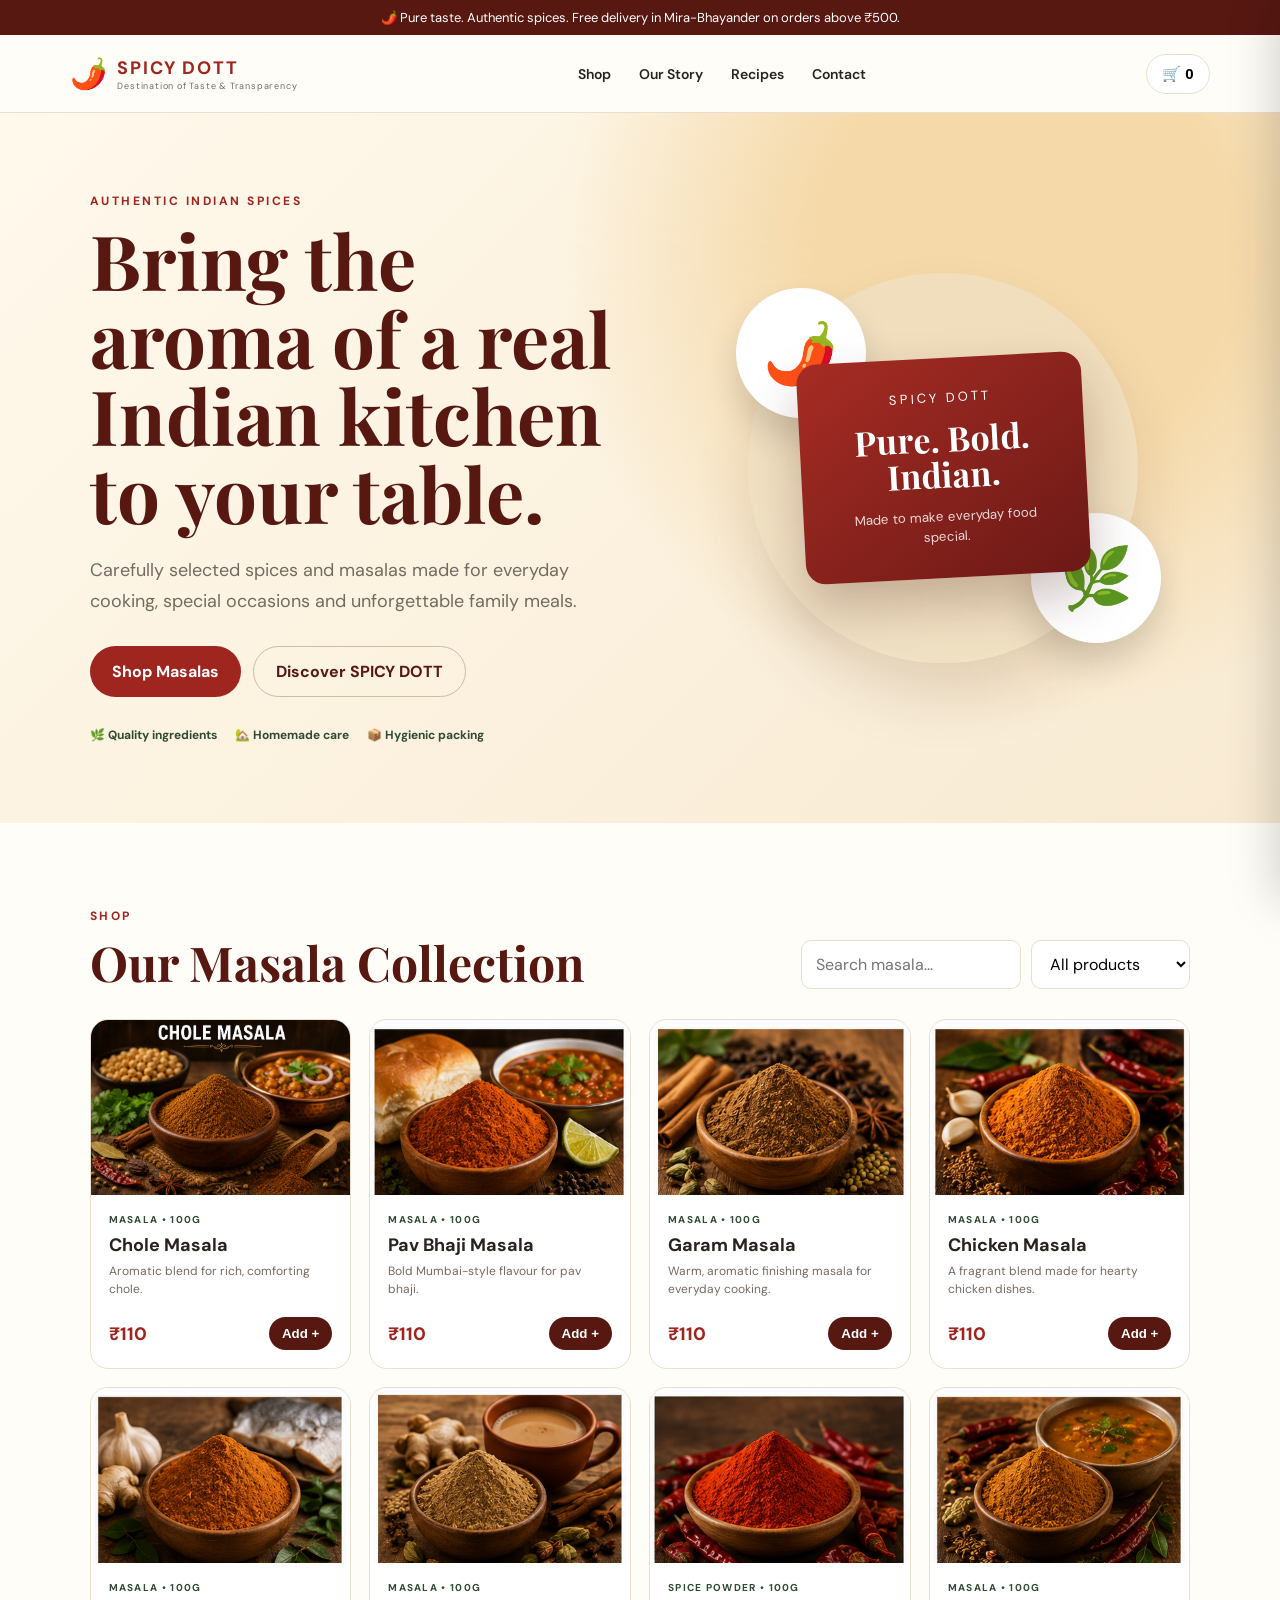
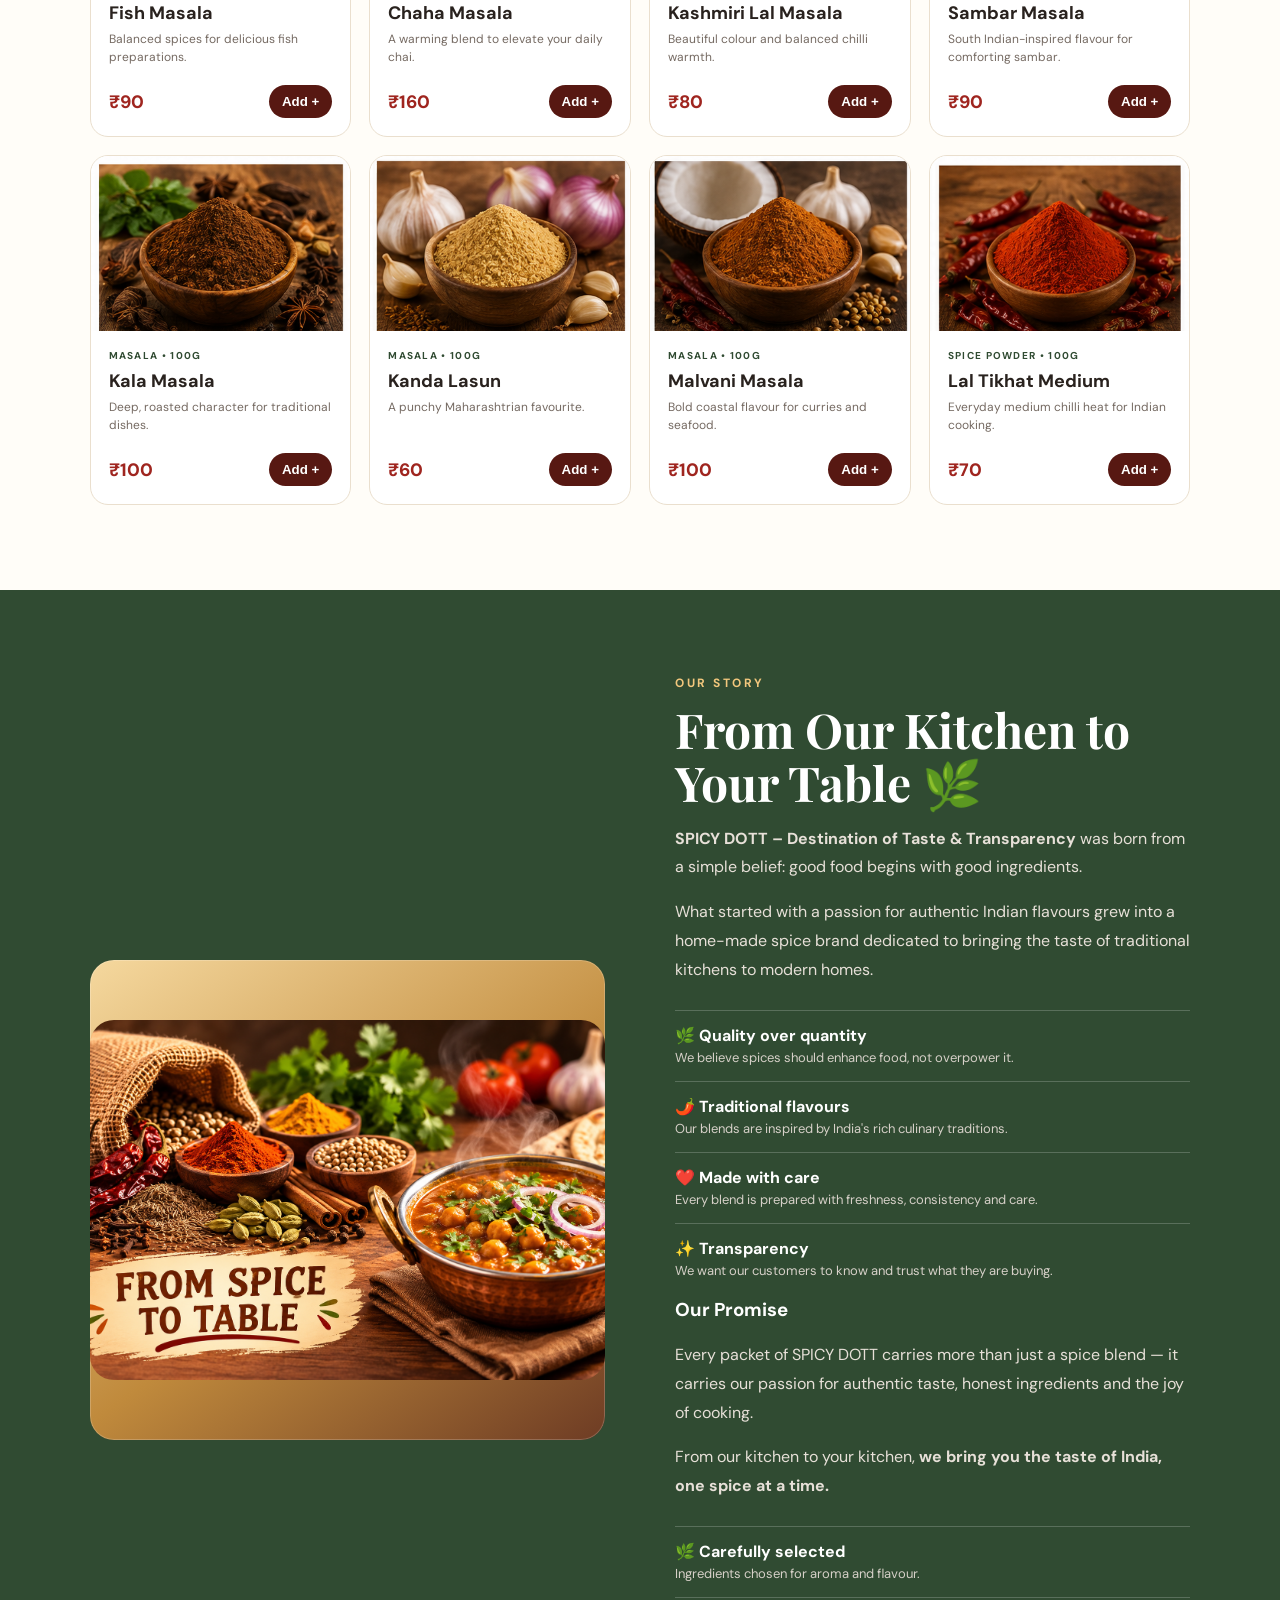
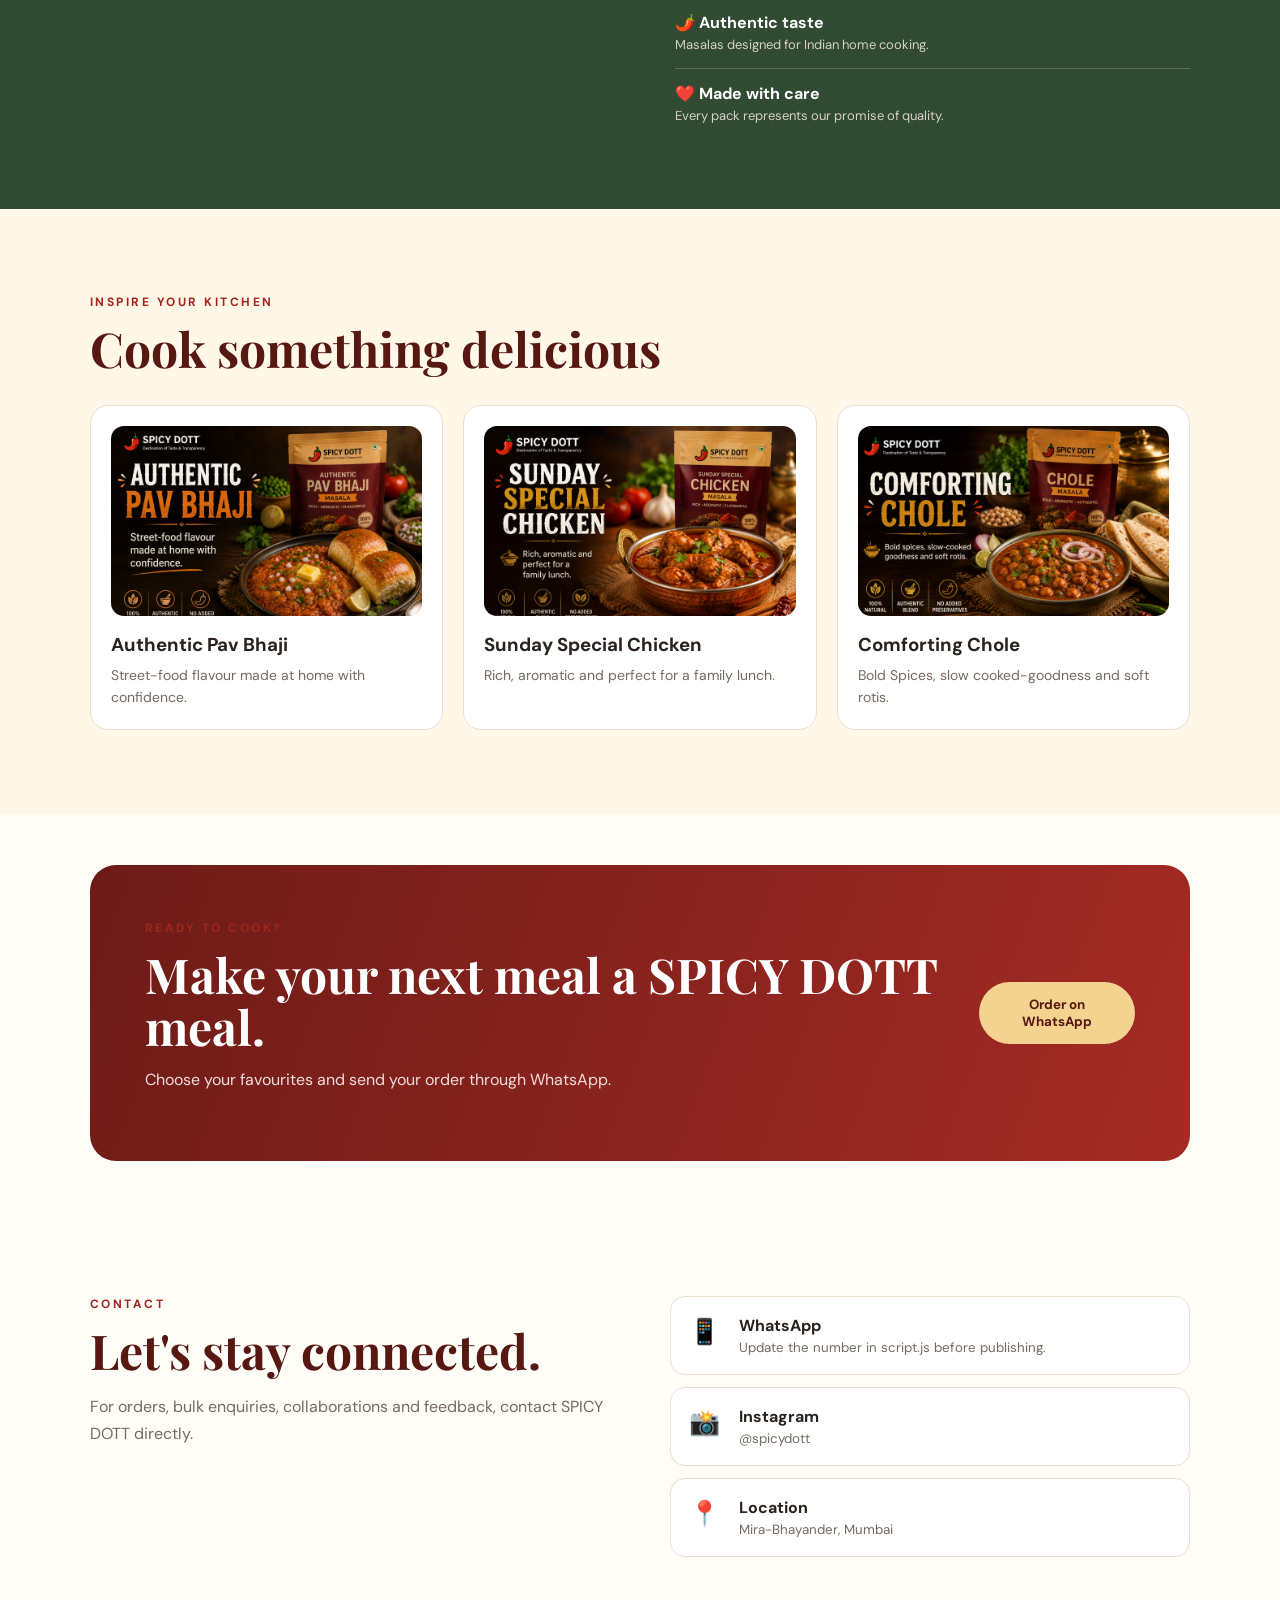
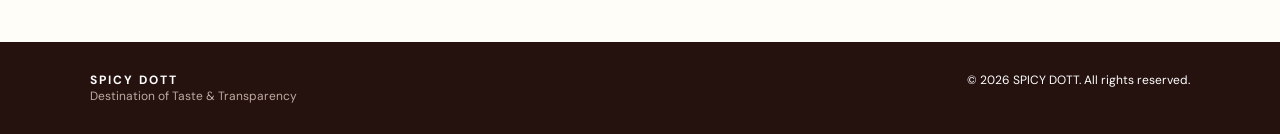
==== index.html @ ee5fa1fc "Fix recipe card entries in index.html" ====
<!doctype html>
<html lang="en">
<head>
  <meta charset="utf-8">
  <meta name="viewport" content="width=device-width,initial-scale=1">
  <title>SPICY DOTT | Destination of Taste & Transparency</title>
  <meta name="description" content="SPICY DOTT — authentic Indian spices and masalas. Homemade, carefully prepared and packed with care.">
  <link rel="stylesheet" href="styles.css">
</head>
<body>
  <header class="topbar">
    <div class="announcement">🌶️ Pure taste. Authentic spices. Free delivery in Mira-Bhayander on orders above ₹500.</div>
  </header>

  <nav class="nav">
    <a class="brand" href="#home">
      <span class="brand-mark">🌶️</span>
      <span><strong>SPICY DOTT</strong><small>Destination of Taste & Transparency</small></span>
    </a>
    <div class="navlinks">
      <a href="#shop">Shop</a>
      <a href="#story">Our Story</a>
      <a href="#recipes">Recipes</a>
      <a href="#contact">Contact</a>
    </div>
    <button class="cart-btn" id="cartBtn" aria-label="Open cart">🛒 <span id="cartCount">0</span></button>
  </nav>

  <main>
    <section class="hero" id="home">
      <div class="hero-copy">
        <p class="eyebrow">AUTHENTIC INDIAN SPICES</p>
        <h1>Bring the aroma of a real Indian kitchen to your table.</h1>
        <p class="hero-text">Carefully selected spices and masalas made for everyday cooking, special occasions and unforgettable family meals.</p>
        <div class="hero-actions">
          <a class="btn primary" href="#shop">Shop Masalas</a>
          <a class="btn secondary" href="#story">Discover SPICY DOTT</a>
        </div>
        <div class="trust-row">
          <span>🌿 Quality ingredients</span>
          <span>🏡 Homemade care</span>
          <span>📦 Hygienic packing</span>
        </div>
      </div>
      <div class="hero-visual photo-hero">
        <div class="spice-bowl bowl-one">🌶️</div>
        <div class="spice-bowl bowl-two">🌿</div>
        <div class="hero-card">
          <span>SPICY DOTT</span>
          <b>Pure. Bold. Indian.</b>
          <small>Made to make everyday food special.</small>
        </div>
      </div>
    </section>

    <section class="section" id="shop">
      <div class="section-head">
        <div>
          <p class="eyebrow">SHOP</p>
          <h2>Our Masala Collection</h2>
        </div>
        <div class="controls">
          <input id="search" type="search" placeholder="Search masala..." aria-label="Search products">
          <select id="filter" aria-label="Filter products">
            <option value="all">All products</option>
            <option value="masala">Masalas</option>
            <option value="powder">Spice powders</option>
          </select>
        </div>
      </div>
      <div class="product-grid" id="productGrid"></div>
    </section>

    <section class="story section" id="story">
      <div class="story-image">
  <img
    src="spice-to-table.png"
    alt="From Spice to Table - SPICY DOTT"
  >
</div>
      </div>
      <div class="story-copy">
        <p class="eyebrow">OUR STORY</p>

<h2>From Our Kitchen to Your Table 🌿</h2>

<p>
  <strong>SPICY DOTT – Destination of Taste & Transparency</strong>
  was born from a simple belief: good food begins with good ingredients.
</p>

<p>
  What started with a passion for authentic Indian flavours grew into a
  home-made spice brand dedicated to bringing the taste of traditional
  kitchens to modern homes.
</p>

<div class="feature-list">
  <div>
    <b>🌿 Quality over quantity</b>
    <span>We believe spices should enhance food, not overpower it.</span>
  </div>

  <div>
    <b>🌶️ Traditional flavours</b>
    <span>Our blends are inspired by India's rich culinary traditions.</span>
  </div>

  <div>
    <b>❤️ Made with care</b>
    <span>Every blend is prepared with freshness, consistency and care.</span>
  </div>

  <div>
    <b>✨ Transparency</b>
    <span>We want our customers to know and trust what they are buying.</span>
  </div>
</div>

<h3>Our Promise</h3>

<p>
  Every packet of SPICY DOTT carries more than just a spice blend —
  it carries our passion for authentic taste, honest ingredients and
  the joy of cooking.
</p>

<p>
  From our kitchen to your kitchen,
  <strong>we bring you the taste of India, one spice at a time.</strong>
</p>
        <div class="feature-list">
          <div><b>🌿 Carefully selected</b><span>Ingredients chosen for aroma and flavour.</span></div>
          <div><b>🌶️ Authentic taste</b><span>Masalas designed for Indian home cooking.</span></div>
          <div><b>❤️ Made with care</b><span>Every pack represents our promise of quality.</span></div>
        </div>
      </div>
    </section>

    <section class="recipes section" id="recipes">
      <div class="section-head">
        <div>
          <p class="eyebrow">INSPIRE YOUR KITCHEN</p>
          <h2>Cook something delicious</h2>
        </div>
      </div>
      <div class="recipe-grid">
        <article class="recipe-card"><div class="recipe-art"><img src="pav-bhaji.png" alt="Pav Bhaji made with SPICY DOTT Pav Bhaji Masala">Masala"></div><h3>Authentic Pav Bhaji</h3><p>Street-food flavour made at home with confidence.</p></article>
        <article class="recipe-card"><div class="recipe-art"><img src="sunday-special-chicken.png" alt="Sunday Special Chicken made with SPICY DOTT Chicken Masala"></div><h3>Sunday Special Chicken</h3><p>Rich, aromatic and perfect for a family lunch.</p></article>
        <article class="recipe-card"><div class="recipe-art"><img src="comforting-chole.png" alt="Comforting Chole made with SPICY DOTT Chole Masala"></div><h3>Comforting Chole</h3><p>Bold Spices, slow cooked-goodness and soft rotis.</p></article>
      </div>
    </section>

    <section class="cta section">
      <div>
        <p class="eyebrow">READY TO COOK?</p>
        <h2>Make your next meal a SPICY DOTT meal.</h2>
        <p>Choose your favourites and send your order through WhatsApp.</p>
      </div>
      <button class="btn primary" id="whatsappTop">Order on WhatsApp</button>
    </section>

    <section class="contact section" id="contact">
      <div>
        <p class="eyebrow">CONTACT</p>
        <h2>Let's stay connected.</h2>
        <p>For orders, bulk enquiries, collaborations and feedback, contact SPICY DOTT directly.</p>
      </div>
      <div class="contact-card">
        <div><span>📱</span><b>WhatsApp</b><small>Update the number in script.js before publishing.</small></div>
        <div><span>📸</span><b>Instagram</b><small>@spicydott</small></div>
        <div><span>📍</span><b>Location</b><small>Mira-Bhayander, Mumbai</small></div>
      </div>
    </section>
  </main>

  <footer>
    <div class="footer-brand"><b>SPICY DOTT</b><span>Destination of Taste & Transparency</span></div>
    <div>© <span id="year"></span> SPICY DOTT. All rights reserved.</div>
  </footer>

  <aside class="cart" id="cart" aria-hidden="true">
    <div class="cart-head"><h2>Your Cart</h2><button id="closeCart">✕</button></div>
    <div id="cartItems" class="cart-items"></div>
    <div class="cart-bottom">
      <div class="total"><span>Total</span><strong id="cartTotal">₹0</strong></div>
      <button class="btn primary full" id="checkout">Send Order on WhatsApp</button>
      <small>Free delivery in Mira-Bhayander on orders above ₹500.</small>
    </div>
  </aside>
  <div class="overlay" id="overlay"></div>

  <script src="script.js"></script>
</body>
</html>
---- styles.css ----
@import url('https://fonts.googleapis.com/css2?family=DM+Sans:wght@400;500;600;700&family=Playfair+Display:wght@600;700&display=swap');

:root{
  --red:#9f251f;--deep:#571812;--green:#304b32;--cream:#fff7e8;--paper:#fffdf8;
  --ink:#29221e;--muted:#756a62;--line:#eadfce;--gold:#d89b3d;
}
*{box-sizing:border-box}html{scroll-behavior:smooth}body{margin:0;color:var(--ink);background:var(--paper);font-family:"DM Sans",sans-serif}
a{text-decoration:none;color:inherit}.topbar{background:var(--deep);color:#fff;padding:9px 18px;text-align:center;font-size:13px}
.nav{height:78px;display:flex;align-items:center;justify-content:space-between;padding:0 5.5%;border-bottom:1px solid var(--line);background:rgba(255,253,248,.96);position:sticky;top:0;z-index:20;backdrop-filter:blur(10px)}
.brand{display:flex;gap:10px;align-items:center}.brand-mark{font-size:30px}.brand strong{display:block;letter-spacing:1.8px;font-size:18px;color:var(--red)}.brand small{display:block;font-size:9px;letter-spacing:.8px;color:var(--muted)}
.navlinks{display:flex;gap:28px;font-size:14px;font-weight:600}.navlinks a:hover{color:var(--red)}.cart-btn{border:1px solid var(--line);background:white;border-radius:999px;padding:10px 15px;cursor:pointer;font-size:15px}.cart-btn span{font-weight:700}
.hero{min-height:650px;padding:80px 7%;display:grid;grid-template-columns:1.05fr .95fr;gap:60px;align-items:center;background:radial-gradient(circle at 80% 20%,#f5d9a9 0 18%,transparent 40%),linear-gradient(135deg,#fff9ec,#f8ead2)}
.eyebrow{font-size:12px;letter-spacing:2.5px;font-weight:700;color:var(--red);margin:0 0 12px}.hero h1{font:700 clamp(42px,6vw,76px)/1.02 "Playfair Display",serif;max-width:760px;margin:0 0 24px;color:var(--deep)}.hero-text{font-size:18px;line-height:1.7;color:var(--muted);max-width:620px}.hero-actions{display:flex;gap:12px;margin:30px 0}.btn{display:inline-flex;justify-content:center;align-items:center;border:0;border-radius:999px;padding:14px 22px;font-weight:700;cursor:pointer;font-family:inherit}.primary{background:var(--red);color:white}.secondary{background:transparent;color:var(--deep);border:1px solid #cdbca4}.btn:hover{transform:translateY(-1px);filter:brightness(.97)}.trust-row{display:flex;gap:18px;flex-wrap:wrap;font-size:12px;color:var(--green);font-weight:700}
.hero-visual{min-height:440px;position:relative;display:grid;place-items:center}.hero-visual:before{content:"";position:absolute;width:390px;height:390px;border-radius:50%;background:#efe0c3;box-shadow:0 35px 60px rgba(75,35,20,.12)}
.spice-bowl{position:absolute;width:130px;height:130px;border-radius:50%;display:grid;place-items:center;font-size:60px;background:#fff;box-shadow:0 20px 35px rgba(0,0,0,.14)}.bowl-one{top:40px;left:8%}.bowl-two{bottom:45px;right:6%}.hero-card{position:relative;width:285px;min-height:220px;border-radius:20px;background:linear-gradient(145deg,#a62c24,#6c1916);color:white;display:flex;flex-direction:column;justify-content:center;align-items:center;text-align:center;padding:30px;box-shadow:0 25px 50px rgba(65,24,16,.25);transform:rotate(-3deg)}.hero-card span{letter-spacing:3px;font-size:13px}.hero-card b{font:700 34px/1.05 "Playfair Display",serif;margin:15px 0}.hero-card small{opacity:.82;line-height:1.5}
.section{padding:85px 7%}.section-head{display:flex;justify-content:space-between;align-items:end;gap:25px;margin-bottom:30px}.section h2{font:700 clamp(30px,4vw,48px)/1.1 "Playfair Display",serif;margin:0;color:var(--deep)}.controls{display:flex;gap:10px}.controls input,.controls select{border:1px solid var(--line);background:#fff;border-radius:10px;padding:12px 14px;font:inherit}.controls input{width:220px}
.product-grid{display:grid;grid-template-columns:repeat(4,1fr);gap:18px}.product{background:white;border:1px solid var(--line);border-radius:18px;overflow:hidden;display:flex;flex-direction:column;min-height:350px;transition:.2s}.product:hover{transform:translateY(-4px);box-shadow:0 15px 30px rgba(61,32,18,.08)}.product-art{height:175px;position:relative;overflow:hidden;background:linear-gradient(145deg,#f4dcae,#fff4df);display:grid;place-items:center;font-size:72px}.product-info{padding:18px;display:flex;flex-direction:column;flex:1}.tag{font-size:10px;letter-spacing:1.3px;color:var(--green);font-weight:700}.product h3{margin:7px 0 5px;font-size:18px}.product p{margin:0;color:var(--muted);font-size:12px;line-height:1.5}.price-row{margin-top:auto;padding-top:16px;display:flex;align-items:center;justify-content:space-between}.price{font-weight:800;color:var(--red);font-size:18px}.add{border:0;background:var(--deep);color:#fff;border-radius:999px;padding:9px 13px;font-weight:700;cursor:pointer}
.story{background:var(--green);color:#fff;display:grid;grid-template-columns:1fr 1fr;gap:70px;align-items:center}.story .eyebrow{color:#f2c77d}.story h2{color:#fff}.story-copy>p:not(.eyebrow){line-height:1.8;color:#e7e0d8}.story-image{min-height:480px;border-radius:26px;background:radial-gradient(circle at 25% 25%,#e7ad45 0 4%,transparent 5%),radial-gradient(circle at 75% 65%,#a52a21 0 6%,transparent 7%),linear-gradient(145deg,#f5d89e,#c08a3c 55%,#6e3c24);display:flex;flex-direction:column;align-items:center;justify-content:center;box-shadow:inset 0 0 0 1px rgba(255,255,255,.2)}.ingredient-cloud{font-size:55px;max-width:390px;text-align:center;line-height:1.7;filter:drop-shadow(0 10px 10px rgba(0,0,0,.15))}.story-label{margin-top:35px;background:#fff7e8;color:var(--deep);padding:15px 26px;border-radius:6px;text-align:center;font-weight:800;letter-spacing:2px}
.feature-list{display:grid;gap:15px;margin-top:25px}.feature-list div{border-top:1px solid rgba(255,255,255,.2);padding-top:14px}.feature-list b{display:block}.feature-list span{display:block;color:#d6d0c8;font-size:13px;margin-top:3px}
.recipes{background:var(--cream)}.recipe-grid{display:grid;grid-template-columns:repeat(3,1fr);gap:20px}.recipe-card{background:white;border:1px solid var(--line);border-radius:18px;padding:20px}.recipe-art{height:190px;border-radius:13px;background:linear-gradient(145deg,#f4dfb8,#c76a2d);display:grid;place-items:center;font-size:80px}.recipe-card h3{margin:16px 0 7px}.recipe-card p{color:var(--muted);font-size:14px;line-height:1.6;margin:0}
.cta{margin:50px 7%;border-radius:26px;background:linear-gradient(110deg,#6d1b17,#a52b24);color:white;display:flex;align-items:center;justify-content:space-between;gap:30px;padding:55px}.cta h2{color:white}.cta p:not(.eyebrow){color:#f1ddd8}.cta .primary{background:#f4d28f;color:var(--deep)}
.contact{display:grid;grid-template-columns:1fr 1fr;gap:60px}.contact>div>p:not(.eyebrow){color:var(--muted);line-height:1.7}.contact-card{display:grid;gap:12px}.contact-card div{padding:18px;background:white;border:1px solid var(--line);border-radius:15px;display:grid;grid-template-columns:40px 1fr;column-gap:10px}.contact-card span{grid-row:span 2;font-size:25px}.contact-card b{align-self:end}.contact-card small{color:var(--muted);margin-top:3px}
footer{background:#25120f;color:#fff;padding:30px 7%;display:flex;justify-content:space-between;gap:20px;font-size:12px}.footer-brand b{display:block;letter-spacing:2px}.footer-brand span{color:#bfa9a1}
.overlay{position:fixed;inset:0;background:rgba(20,10,8,.45);z-index:29;display:none}.overlay.show{display:block}.cart{position:fixed;right:-440px;top:0;height:100%;width:min(430px,94vw);background:#fff;z-index:30;box-shadow:-15px 0 45px rgba(0,0,0,.18);display:flex;flex-direction:column;transition:.25s}.cart.open{right:0}.cart-head{display:flex;justify-content:space-between;align-items:center;padding:22px;border-bottom:1px solid var(--line)}.cart-head h2{margin:0;font:700 28px "Playfair Display",serif;color:var(--deep)}.cart-head button{border:0;background:transparent;font-size:20px;cursor:pointer}.cart-items{padding:15px 22px;overflow:auto;flex:1}.cart-line{display:grid;grid-template-columns:1fr auto;gap:10px;padding:14px 0;border-bottom:1px solid var(--line)}.cart-line b{display:block}.cart-line small{color:var(--muted)}.qty{display:flex;gap:8px;align-items:center}.qty button{border:1px solid var(--line);background:white;border-radius:6px;width:28px;height:28px;cursor:pointer}.cart-bottom{padding:22px;border-top:1px solid var(--line)}.total{display:flex;justify-content:space-between;font-size:18px;margin-bottom:15px}.full{width:100%}.cart-bottom small{display:block;color:var(--muted);margin-top:10px;text-align:center}
@media(max-width:1000px){.product-grid{grid-template-columns:repeat(3,1fr)}.navlinks{display:none}.hero{grid-template-columns:1fr}.hero-visual{min-height:360px}.story{grid-template-columns:1fr}.contact{grid-template-columns:1fr}}
@media(max-width:700px){.section{padding:60px 5%}.nav{padding:0 4%;height:70px}.hero{padding:55px 5%;min-height:auto}.hero h1{font-size:43px}.hero-visual{min-height:310px}.hero-visual:before{width:280px;height:280px}.hero-card{width:235px;min-height:190px}.product-grid{grid-template-columns:repeat(2,1fr)}.section-head{display:block}.controls{margin-top:18px}.controls input{width:100%}.controls select{width:145px}.story-image{min-height:330px}.recipe-grid{grid-template-columns:1fr}.cta{margin:30px 5%;padding:35px 25px;display:block}.cta .btn{margin-top:20px}.contact{gap:30px}footer{display:block;line-height:1.8}}
@media(max-width:430px){.product-grid{grid-template-columns:1fr}.hero-actions{flex-direction:column}.trust-row{display:grid}.brand small{display:none}}

.product-art img{width:100%;height:100%;object-fit:cover;display:block}.product-art .fallback-icon{display:none}.photo-hero:before{background:rgba(239,224,195,.82)}.recipe-art{overflow:hidden}.recipe-art img{width:100%;height:100%;object-fit:cover;display:block}
/* Our Story image */
.story-image {
  overflow: hidden;
  border-radius: 24px;
}

.story-image img {
  display: block;
  width: 100%;
  height: 420px;
  object-fit: cover;
  object-position: center;
  border-radius: 24px;
}
/* Fix Our Story image size and prevent horizontal overflow */
.story-section {
  overflow: hidden;
}

.story-section > div {
  min-width: 0;
}

.story-image {
  width: 100% !important;
  max-width: 520px !important;
  min-width: 0 !important;
  overflow: hidden;
  border-radius: 24px;
}

.story-image img {
  display: block !important;
  width: 100% !important;
  max-width: 100% !important;
  height: 360px !important;
  object-fit: cover !important;
  object-position: center !important;
  border-radius: 24px;
}

.story-copy {
  min-width: 0 !important;
  max-width: 100%;
}
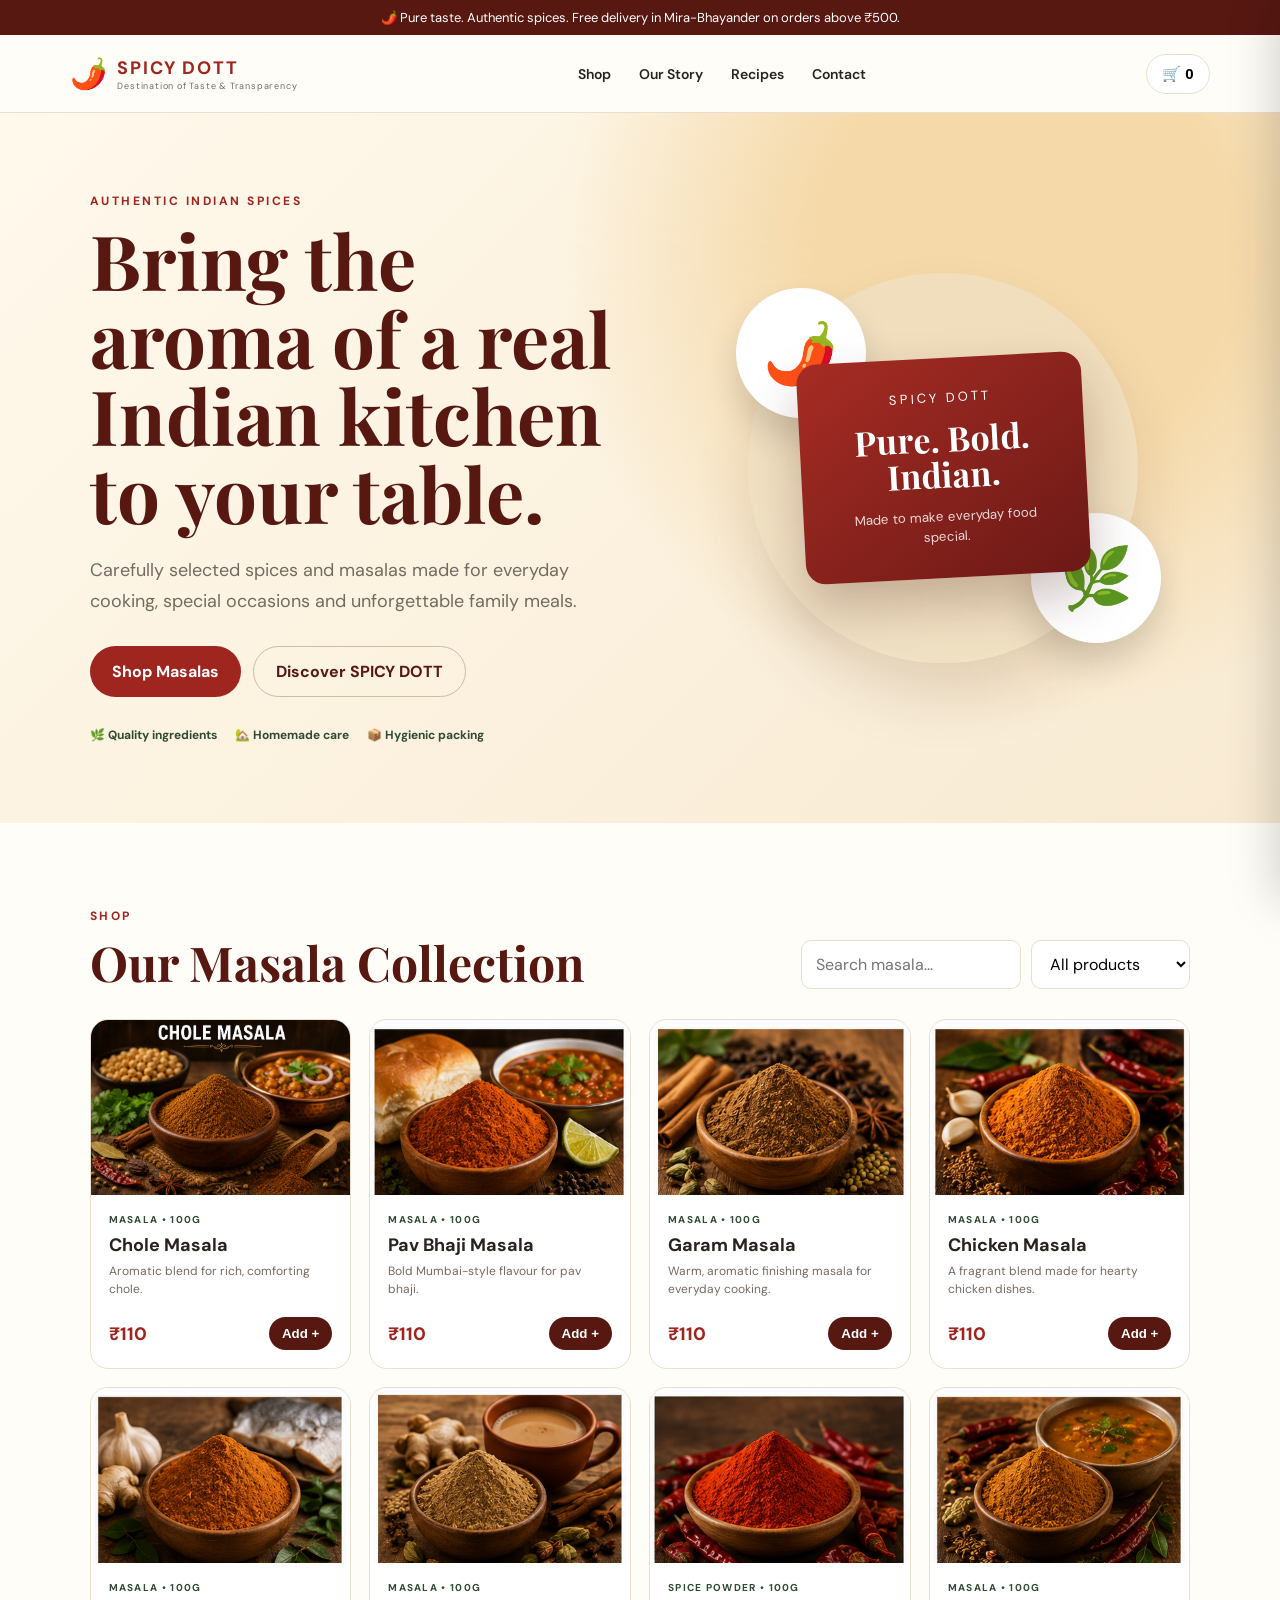
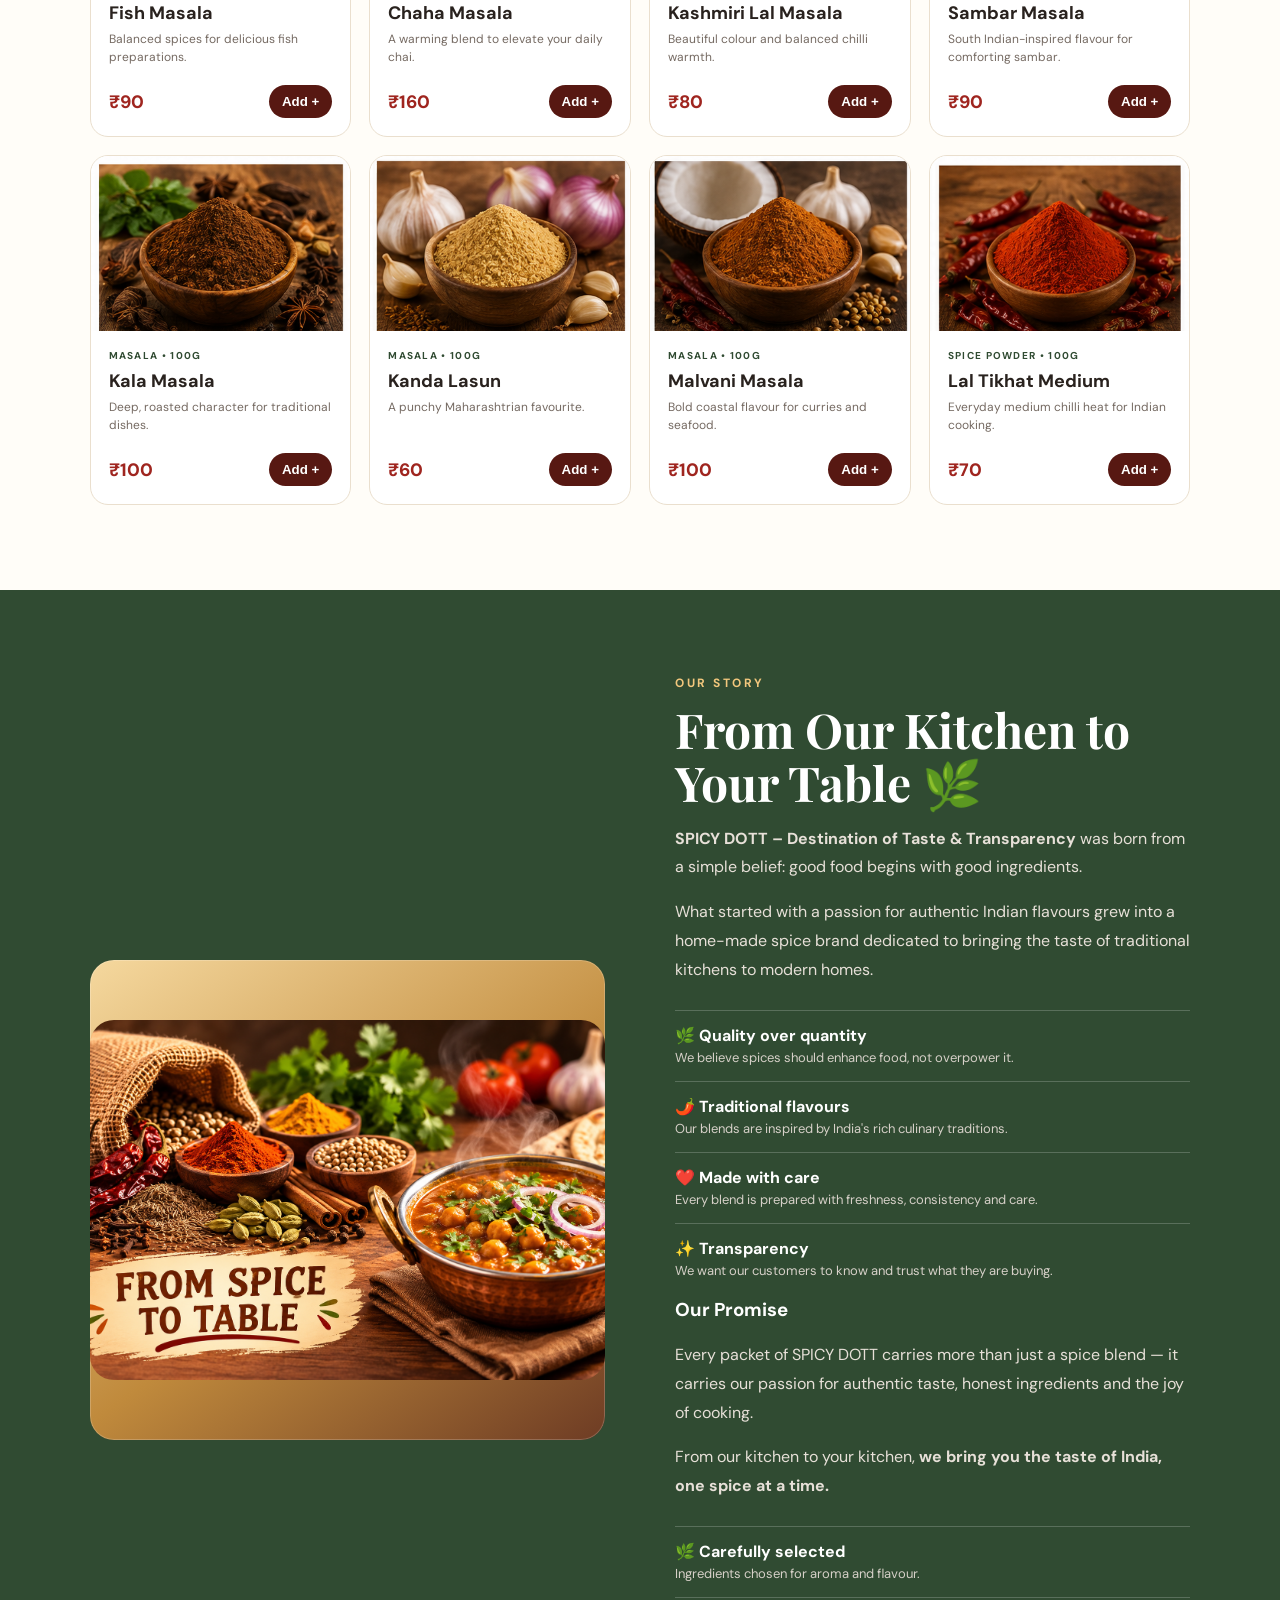
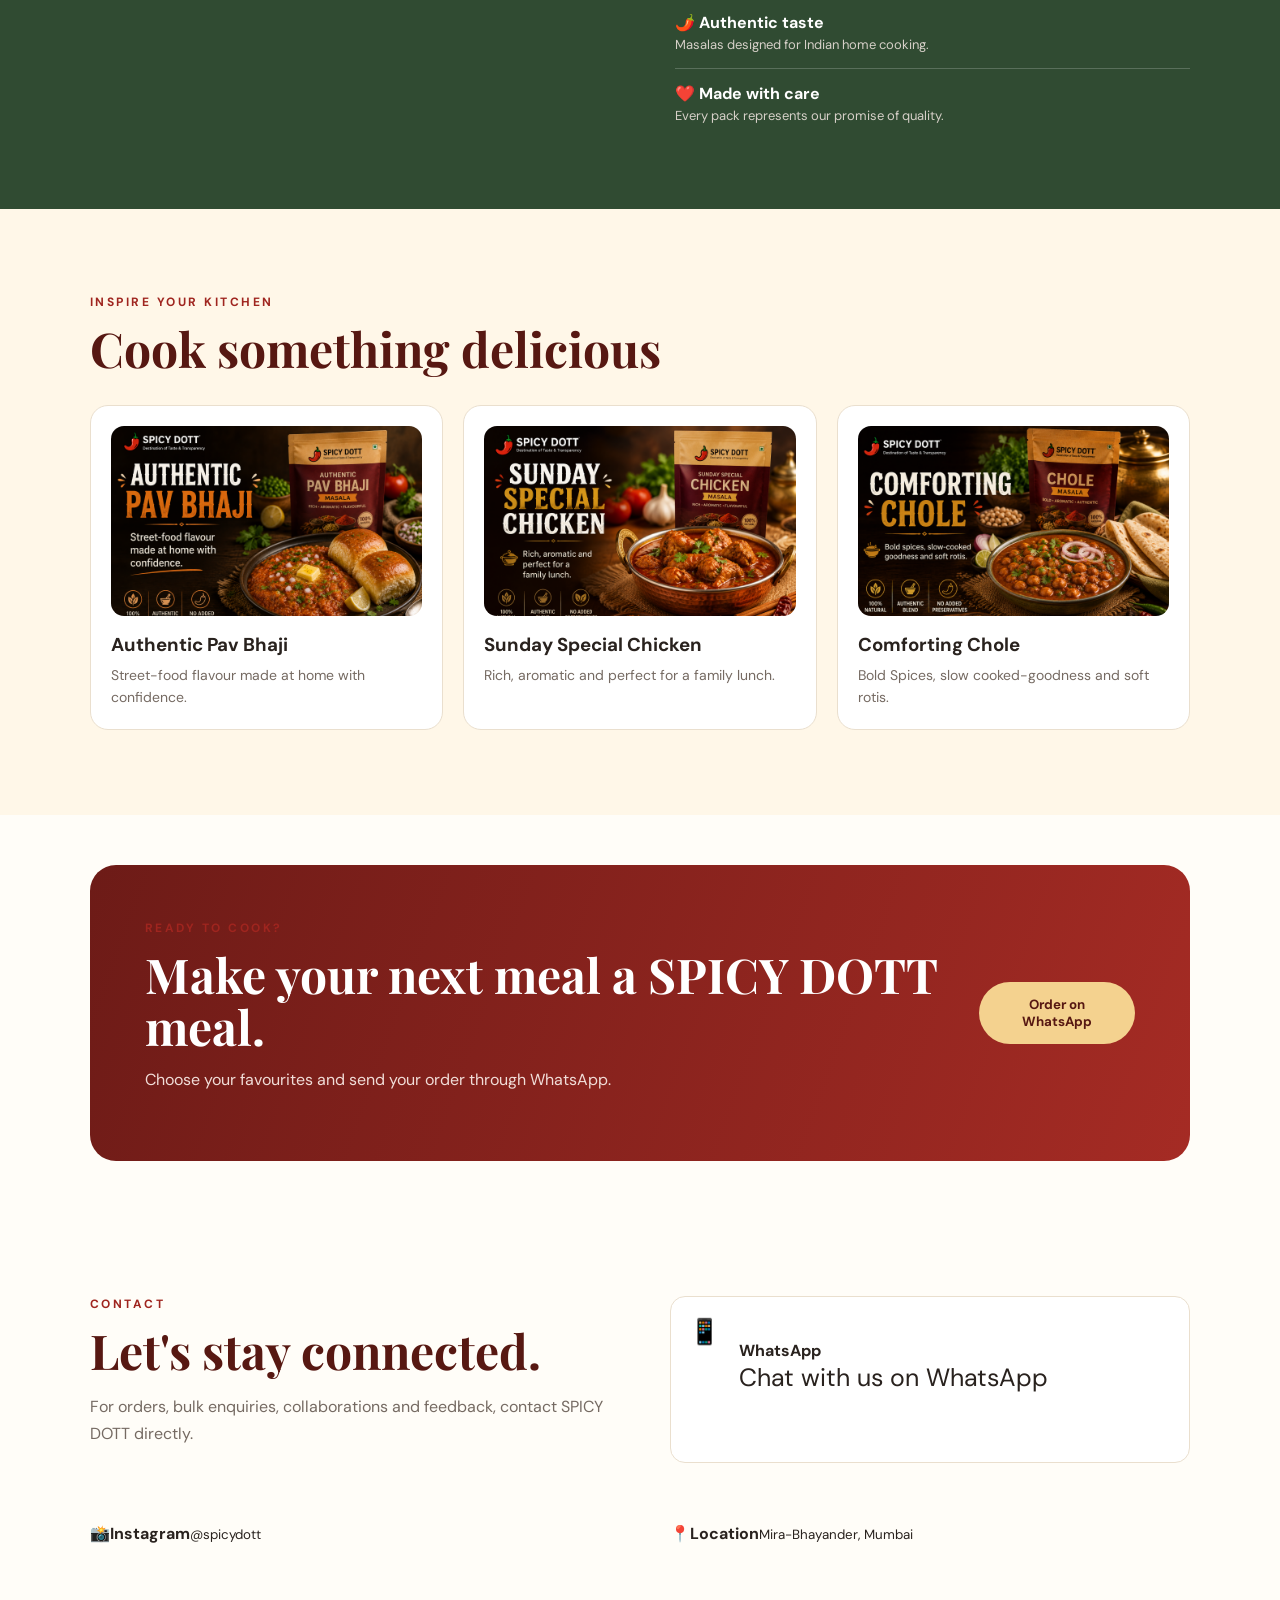
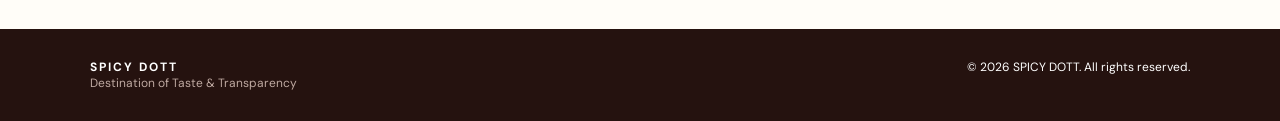
==== commit 071a38b0: "Enhance WhatsApp contact with chat link Updated WhatsApp contact section to include a clickable chat" ====
--- a/index.html
+++ b/index.html
@@ -167,7 +167,16 @@
         <p>For orders, bulk enquiries, collaborations and feedback, contact SPICY DOTT directly.</p>
       </div>
       <div class="contact-card">
-        <div><span>📱</span><b>WhatsApp</b><small>Update the number in script.js before publishing.</small></div>
+  <div>
+    <span>📱</span>
+    <b>WhatsApp</b>
+    <span>
+      <a href="https://wa.me/918454929137?text=Hello%20SPICY%20DOTT!%20I%20would%20like%20to%20know%20more%20about%20your%20masalas." target="_blank" rel="noopener">
+        Chat with us on WhatsApp
+      </a>
+    </span>
+  </div>
+</div>
         <div><span>📸</span><b>Instagram</b><small>@spicydott</small></div>
         <div><span>📍</span><b>Location</b><small>Mira-Bhayander, Mumbai</small></div>
       </div>
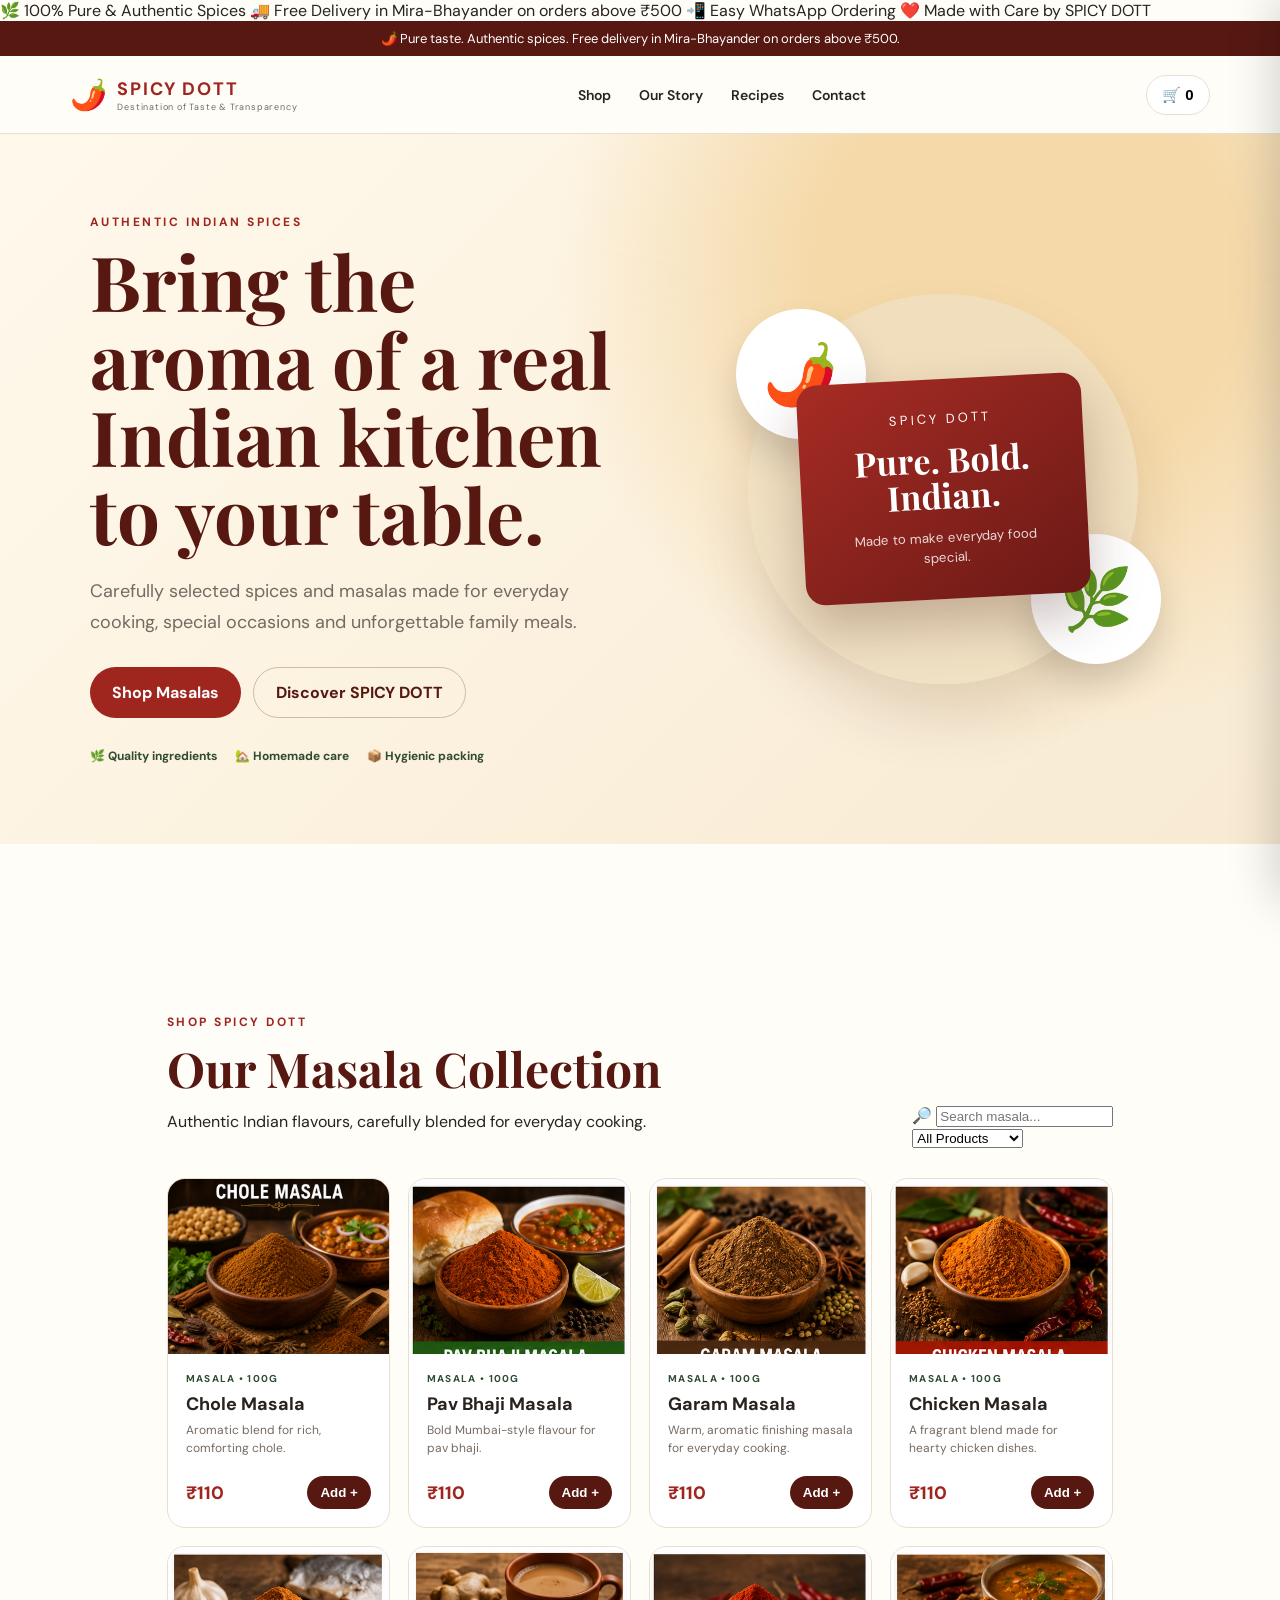
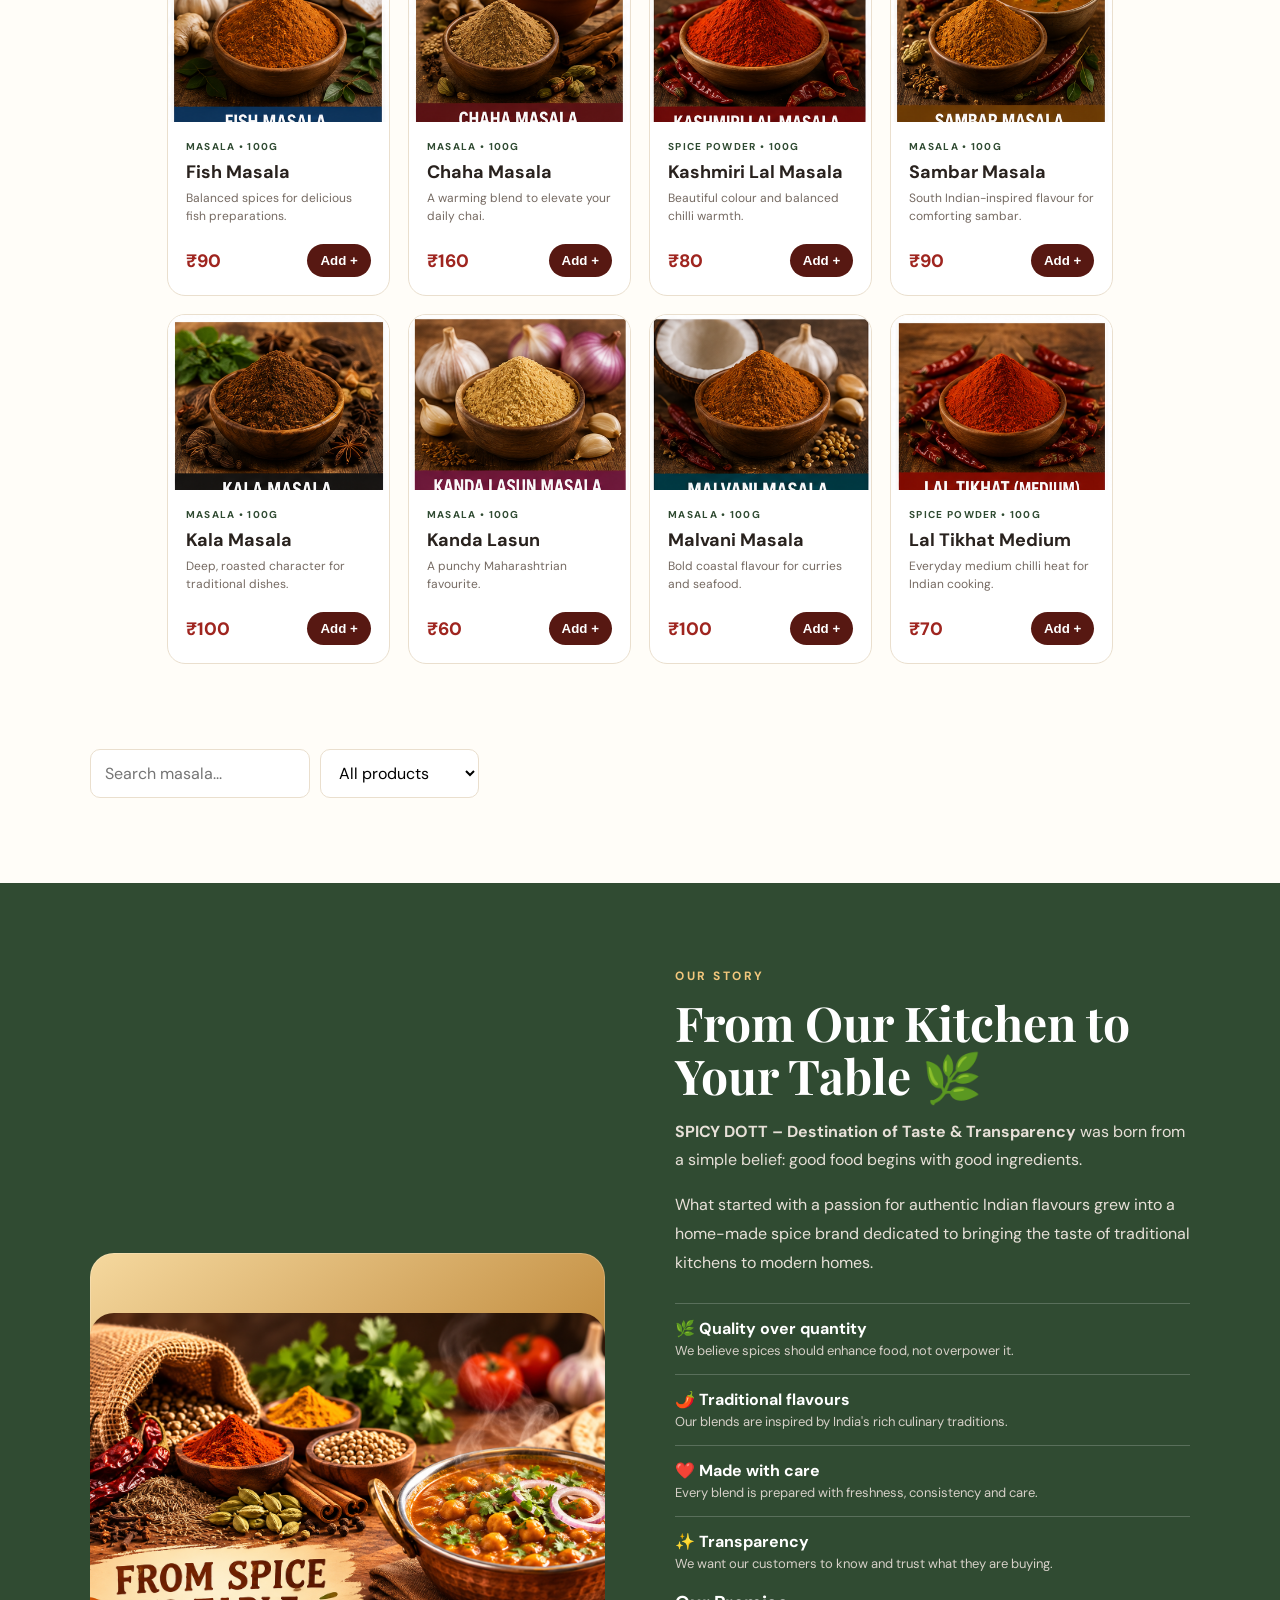
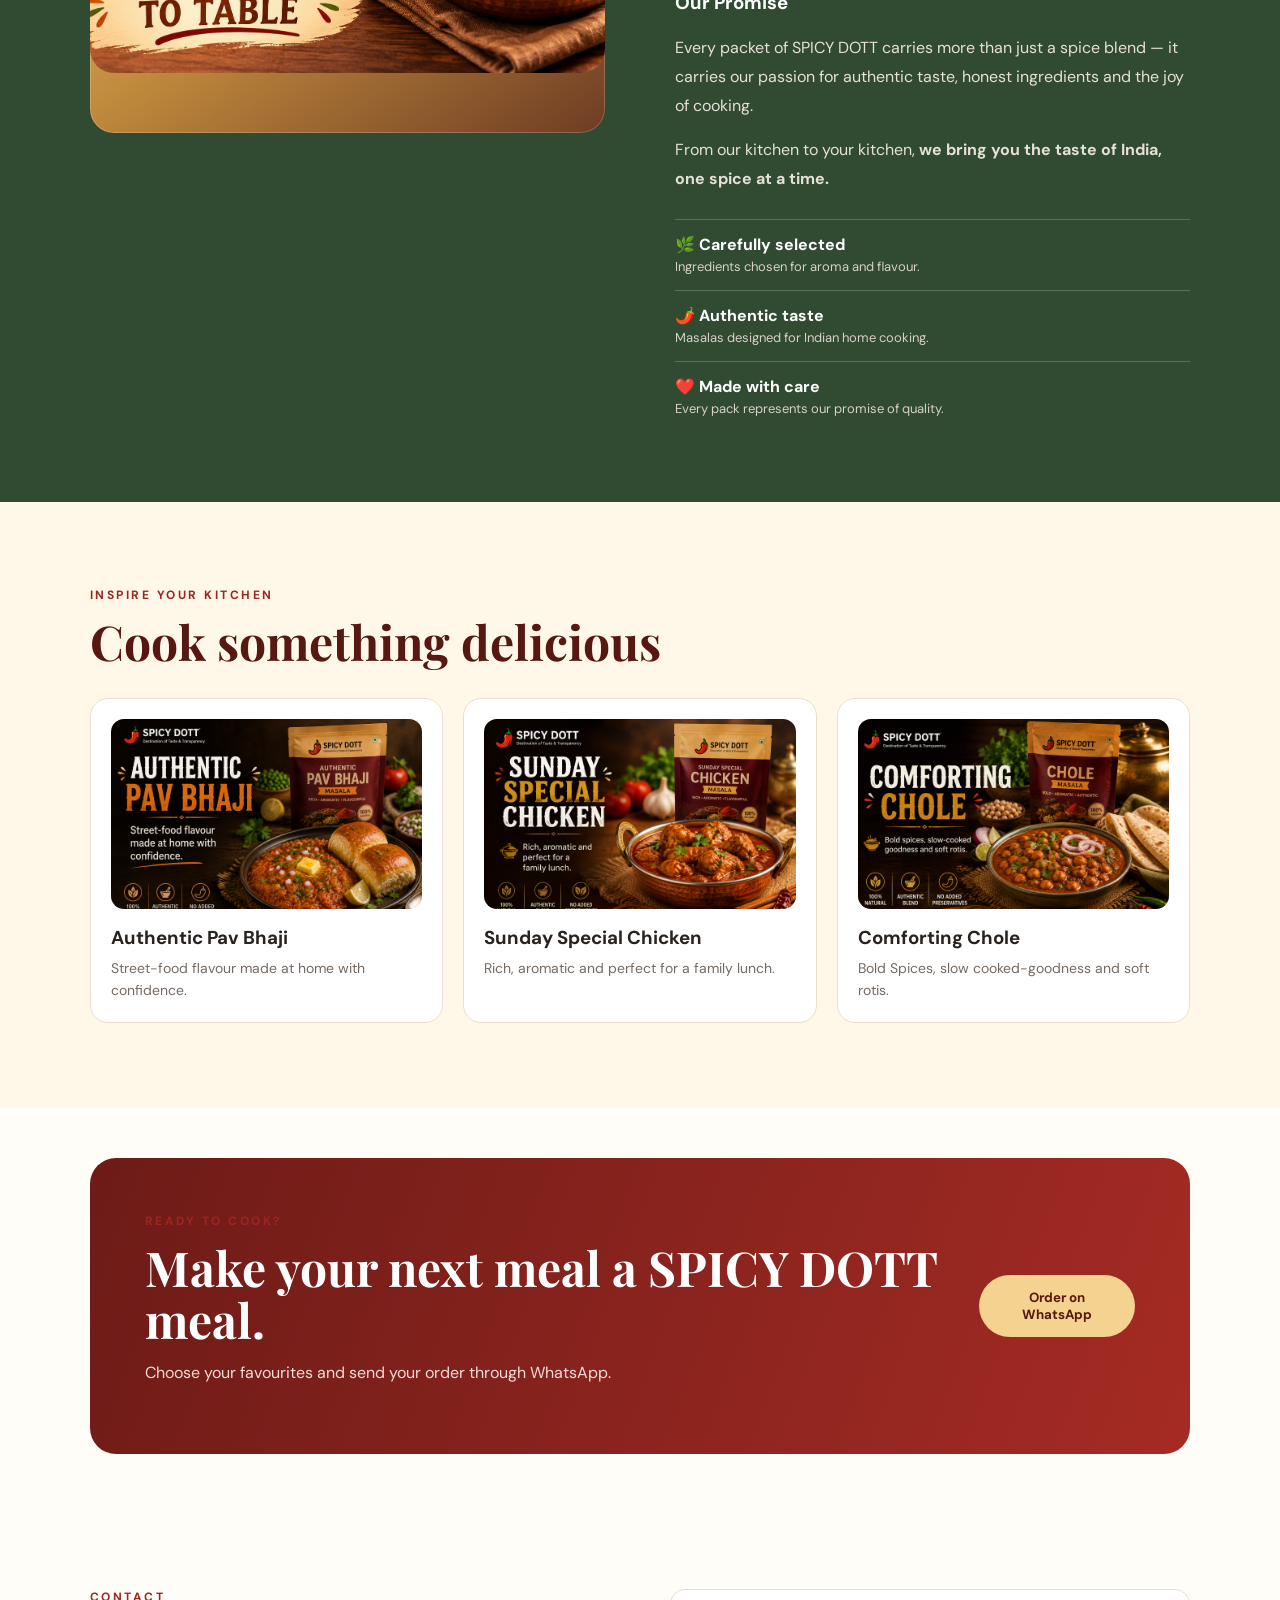
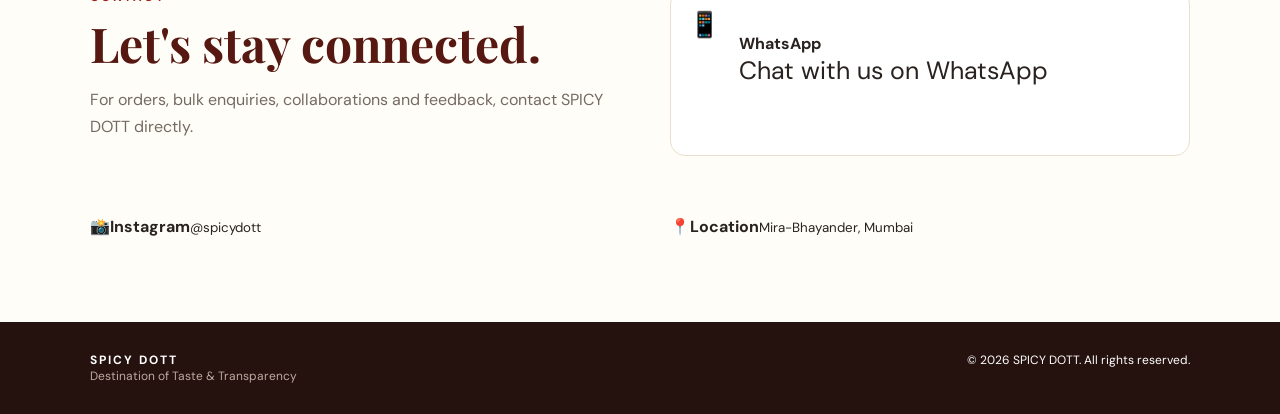
==== commit 1e186ecd: "Update index.html" ====
--- a/index.html
+++ b/index.html
@@ -8,6 +8,15 @@
   <link rel="stylesheet" href="styles.css">
 </head>
 <body>
+  <!-- SPICY DOTT Announcement Bar -->
+<div class="announcement-bar">
+  <div class="announcement-track">
+    <span>🌿 100% Pure & Authentic Spices</span>
+    <span>🚚 Free Delivery in Mira-Bhayander on orders above ₹500</span>
+    <span>📲 Easy WhatsApp Ordering</span>
+    <span>❤️ Made with Care by SPICY DOTT</span>
+  </div>
+</div>
   <header class="topbar">
     <div class="announcement">🌶️ Pure taste. Authentic spices. Free delivery in Mira-Bhayander on orders above ₹500.</div>
   </header>
@@ -54,11 +63,39 @@
     </section>
 
     <section class="section" id="shop">
-      <div class="section-head">
-        <div>
-          <p class="eyebrow">SHOP</p>
-          <h2>Our Masala Collection</h2>
-        </div>
+    <section class="shop section" id="shop">
+
+  <div class="section-head shop-head">
+    <div>
+      <p class="eyebrow">SHOP SPICY DOTT</p>
+      <h2>Our Masala Collection</h2>
+      <p class="shop-intro">
+        Authentic Indian flavours, carefully blended for everyday cooking.
+      </p>
+    </div>
+
+    <div class="shop-tools">
+      <div class="search-box">
+        🔎
+        <input
+          id="search"
+          type="search"
+          placeholder="Search masala..."
+          aria-label="Search products"
+        >
+      </div>
+
+      <select id="filter" aria-label="Filter products">
+        <option value="all">All Products</option>
+        <option value="masala">Masalas</option>
+        <option value="powder">Spice Powders</option>
+      </select>
+    </div>
+  </div>
+
+  <div class="product-grid" id="productGrid"></div>
+
+</section>
         <div class="controls">
           <input id="search" type="search" placeholder="Search masala..." aria-label="Search products">
           <select id="filter" aria-label="Filter products">
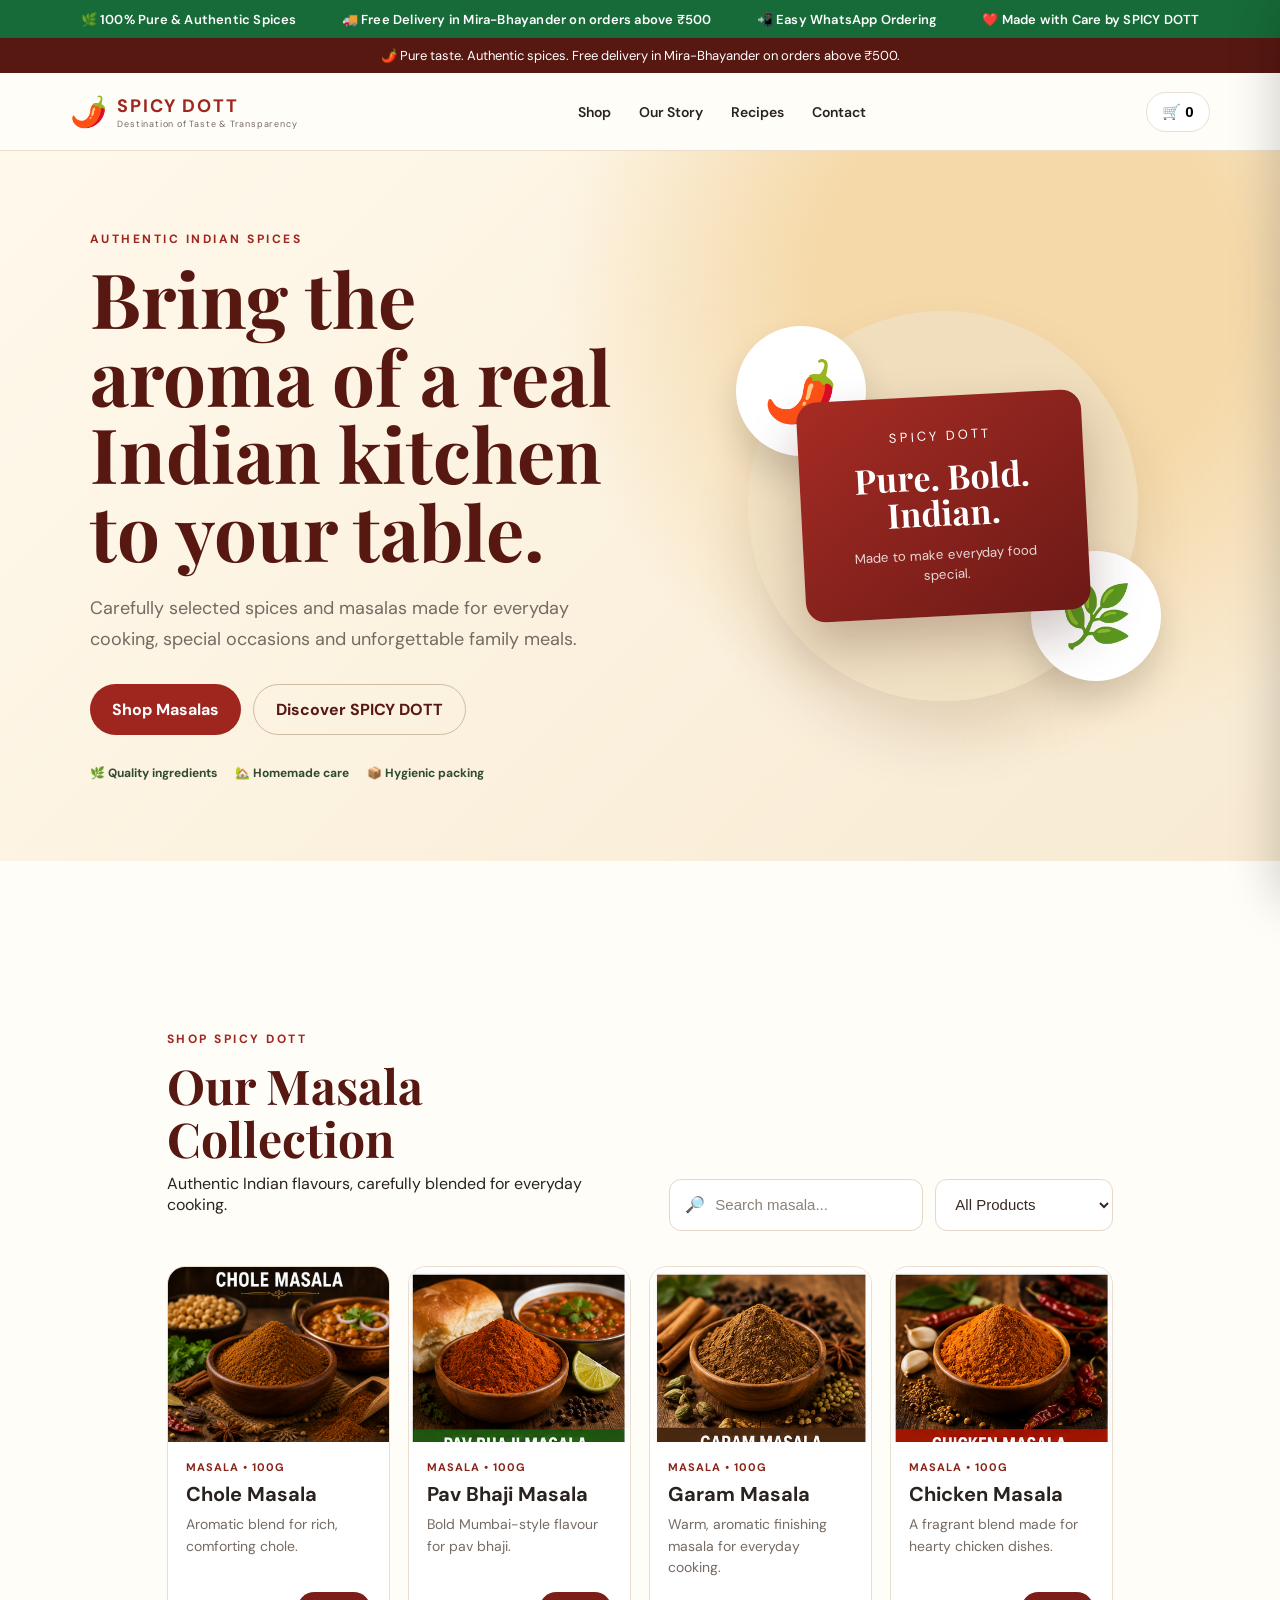
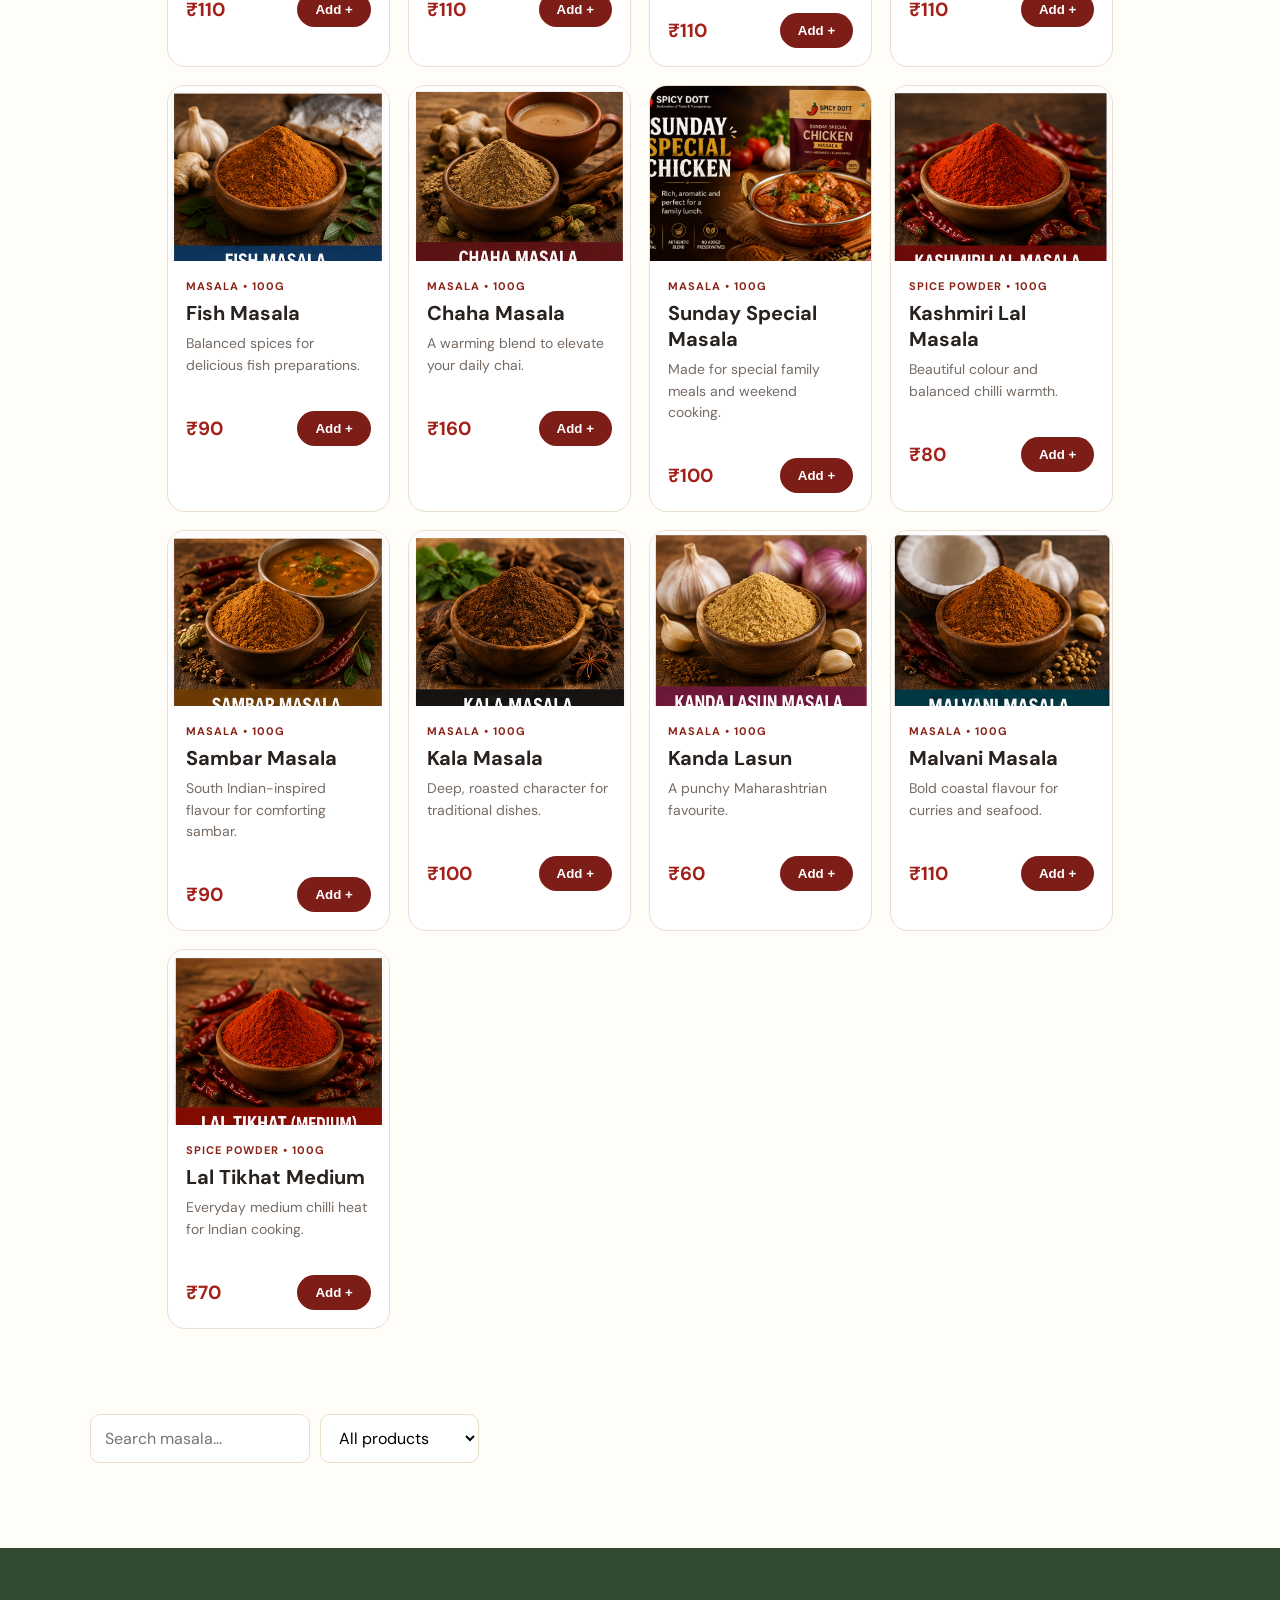
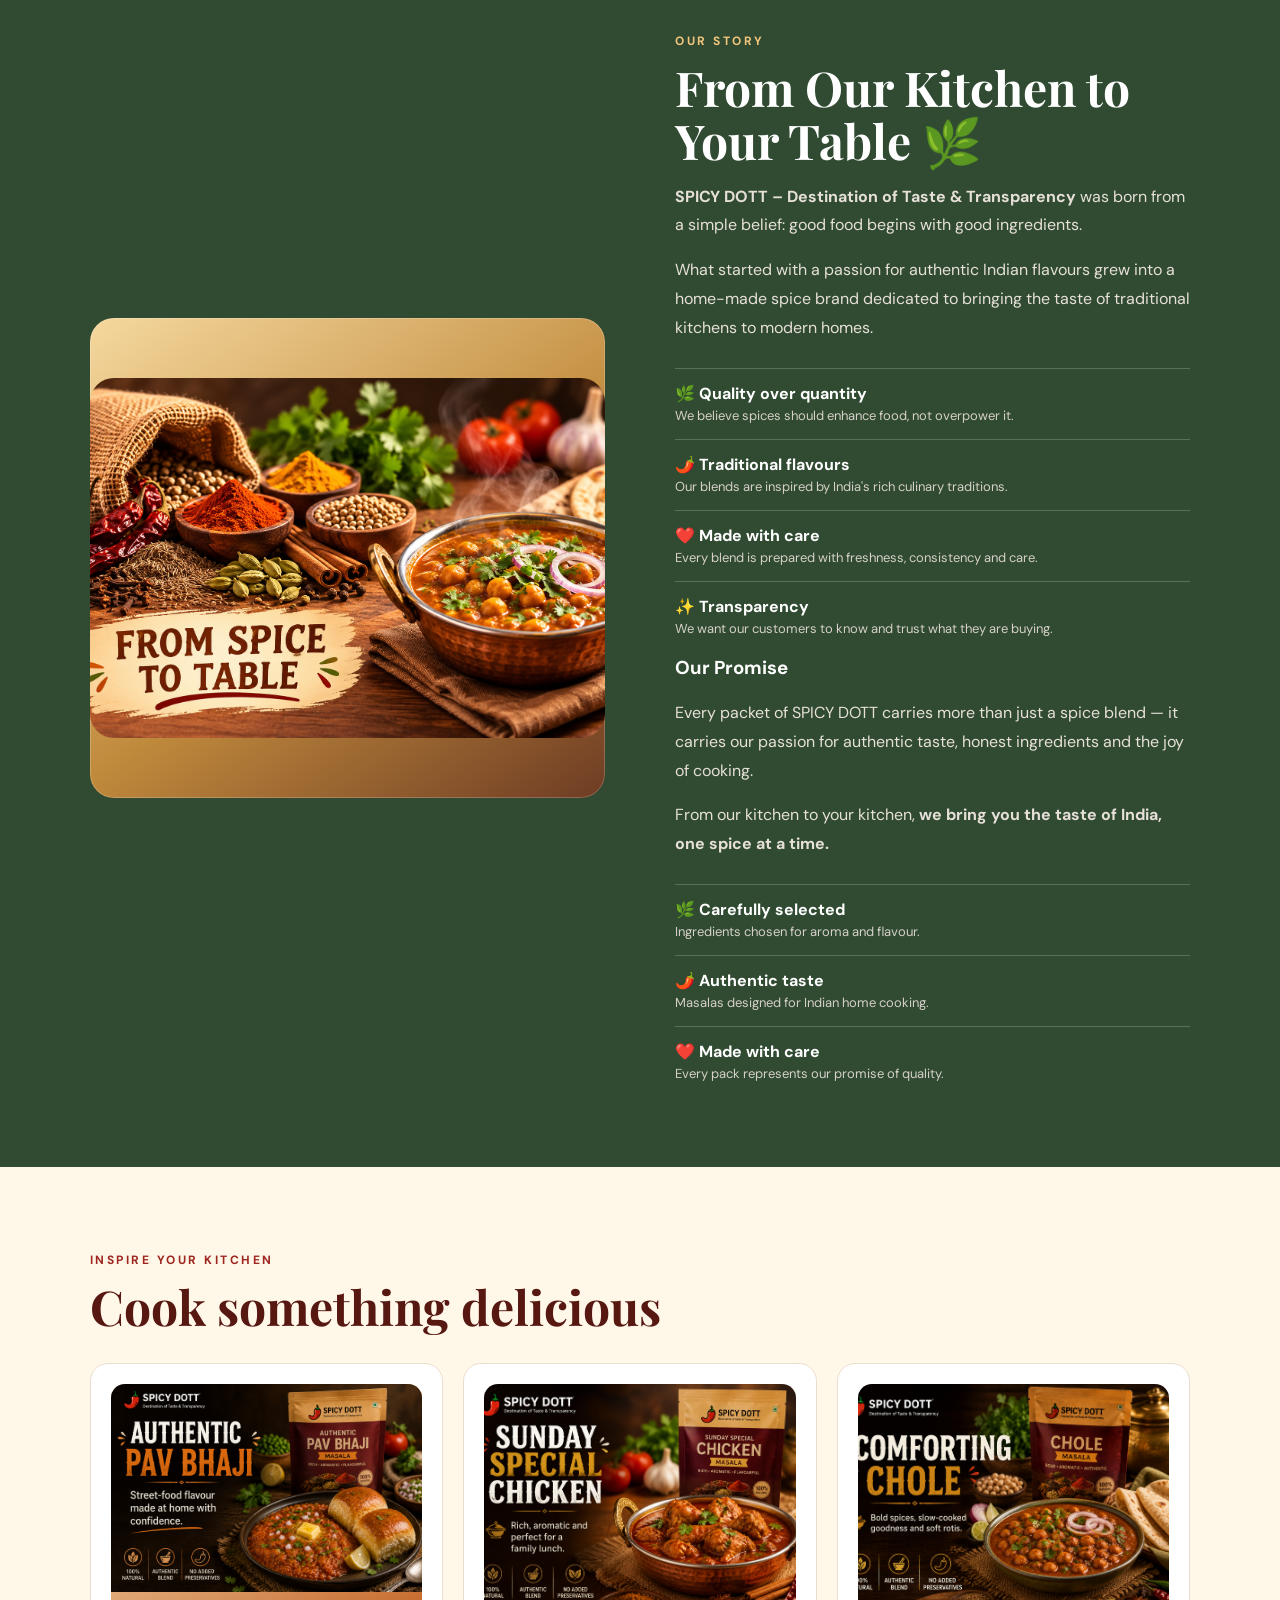
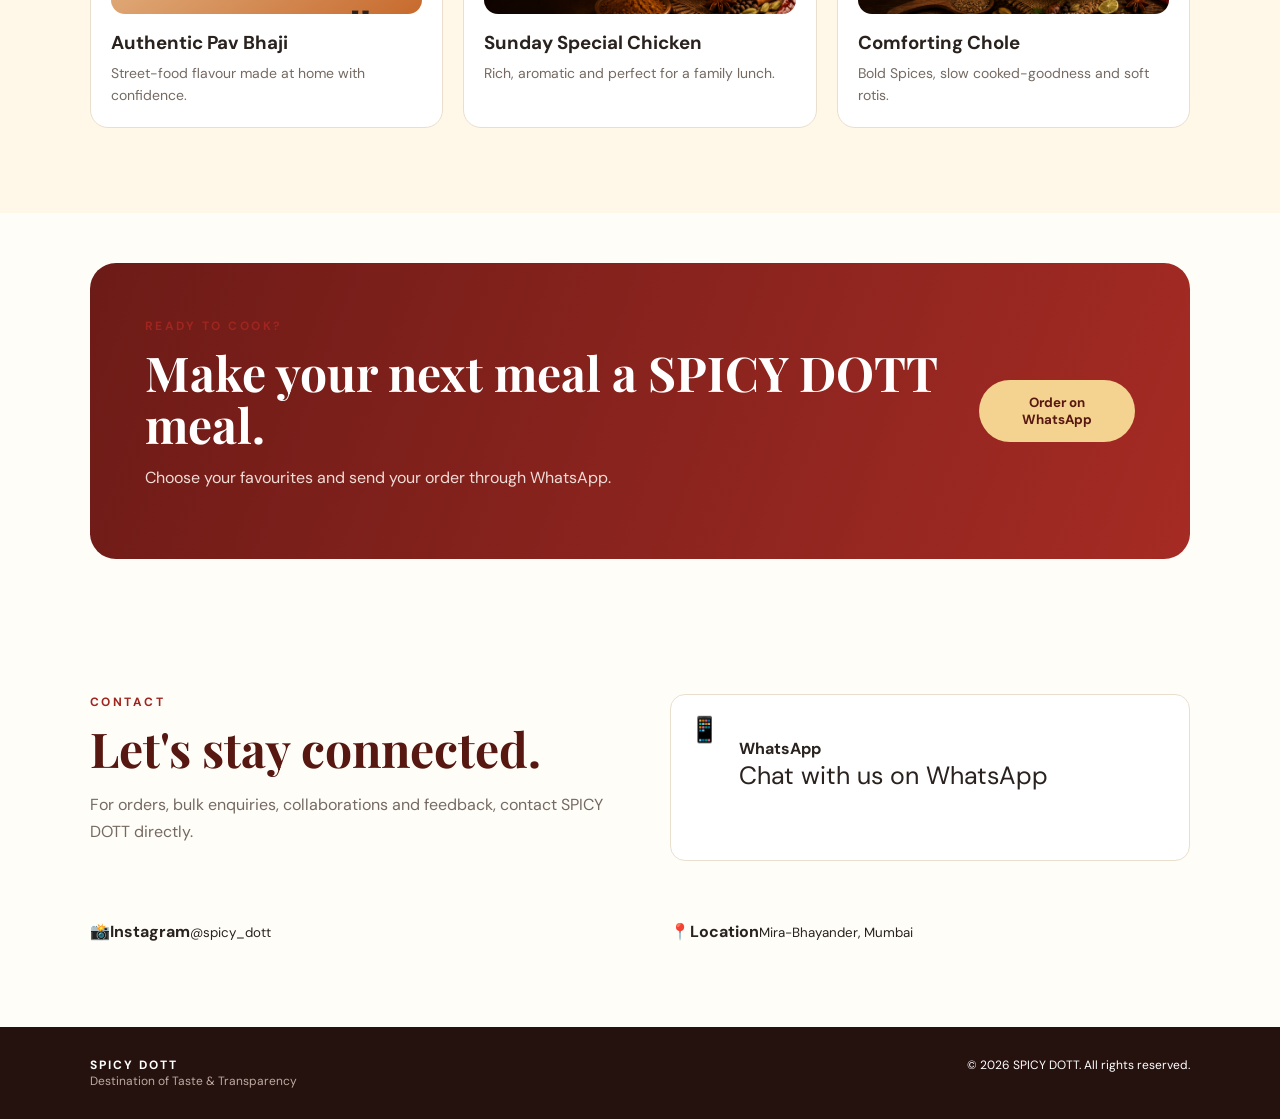
==== commit 94235415: "Update index.html" ====
--- a/index.html
+++ b/index.html
@@ -214,7 +214,7 @@
     </span>
   </div>
 </div>
-        <div><span>📸</span><b>Instagram</b><small>@spicydott</small></div>
+        <div><span>📸</span><b>Instagram</b><small>@spicy_dott</small></div>
         <div><span>📍</span><b>Location</b><small>Mira-Bhayander, Mumbai</small></div>
       </div>
     </section>
--- a/styles.css
+++ b/styles.css
@@ -67,8 +67,223 @@
   object-position: center !important;
   border-radius: 24px;
 }
-
+/* =========================================
+   SPICY DOTT - MODERN STORE ELEMENTS
+   ========================================= */
+
+/* Announcement bar */
+.announcement-bar {
+  width: 100%;
+  background: #176b38;
+  color: #fff;
+  overflow: hidden;
+  white-space: nowrap;
+  font-size: 13px;
+  font-weight: 600;
+  letter-spacing: .2px;
+}
+
+.announcement-track {
+  display: flex;
+  justify-content: center;
+  align-items: center;
+  gap: 45px;
+  min-height: 38px;
+  padding: 0 20px;
+}
+
+.announcement-track span {
+  display: inline-flex;
+  align-items: center;
+}
+
+/* Shop heading */
+.shop-head {
+  display: flex;
+  justify-content: space-between;
+  align-items: flex-end;
+  gap: 30px;
+  margin-bottom: 35px;
+}
+
+.shop-intro {
+  max-width: 560px;
+  margin-top: 8px;
+}
+
+/* Search + filter */
+.shop-tools {
+  display: flex;
+  align-items: center;
+  gap: 12px;
+  flex-shrink: 0;
+}
+
+.search-box {
+  display: flex;
+  align-items: center;
+  gap: 8px;
+  background: #fff;
+  border: 1px solid #e5d8c8;
+  border-radius: 12px;
+  padding: 0 15px;
+  height: 52px;
+  min-width: 230px;
+}
+
+.search-box input {
+  border: 0;
+  outline: none;
+  background: transparent;
+  width: 100%;
+  font-size: 15px;
+  color: #3a2820;
+}
+
+.search-box input::placeholder {
+  color: #8c8178;
+}
+
+.shop-tools select {
+  height: 52px;
+  padding: 0 40px 0 15px;
+  border: 1px solid #e5d8c8;
+  border-radius: 12px;
+  background: #fff;
+  color: #3a2820;
+  font-size: 15px;
+  cursor: pointer;
+}
+
+/* Product cards */
+.product {
+  overflow: hidden;
+  background: #fff;
+  border: 1px solid #eaded0;
+  border-radius: 18px;
+  transition: transform .2s ease, box-shadow .2s ease;
+}
+
+.product:hover {
+  transform: translateY(-4px);
+  box-shadow: 0 12px 30px rgba(50, 30, 15, .12);
+}
+
+.product-art {
+  position: relative;
+  width: 100%;
+  aspect-ratio: 1 / 1;
+  overflow: hidden;
+  background: #f3e3c8;
+}
+
+.product-art img {
+  width: 100%;
+  height: 100%;
+  object-fit: cover;
+  display: block;
+}
+
+.product-art .fallback-icon {
+  display: none;
+}
+
+.product-info {
+  padding: 18px;
+}
+
+.product-info .tag {
+  font-size: 11px;
+  font-weight: 700;
+  letter-spacing: 1px;
+  color: #8a2419;
+}
+
+.product-info h3 {
+  margin: 7px 0;
+  font-size: 20px;
+}
+
+.product-info p {
+  color: #766b63;
+  font-size: 14px;
+  line-height: 1.55;
+  min-height: 44px;
+}
+
+.price-row {
+  display: flex;
+  justify-content: space-between;
+  align-items: center;
+  margin-top: 18px;
+}
+
+.price {
+  font-size: 19px;
+  font-weight: 700;
+  color: #a32118;
+}
+
+.add {
+  border: 0;
+  border-radius: 20px;
+  padding: 10px 18px;
+  background: #7d1d18;
+  color: white;
+  font-weight: 700;
+  cursor: pointer;
+  transition: .2s ease;
+}
+
+.add:hover {
+  background: #5d1511;
+  transform: translateY(-1px);
+}
+
+/* Mobile */
+@media (max-width: 800px) {
+
+  .announcement-track {
+    justify-content: flex-start;
+    overflow-x: auto;
+    gap: 25px;
+    padding: 0 15px;
+  }
+
+  .shop-head {
+    flex-direction: column;
+    align-items: stretch;
+  }
+
+  .shop-tools {
+    width: 100%;
+    flex-direction: column;
+  }
+
+  .search-box,
+  .shop-tools select {
+    width: 100%;
+    box-sizing: border-box;
+  }
+
+  .product-info h3 {
+    font-size: 18px;
+  }
+}
 .story-copy {
   min-width: 0 !important;
   max-width: 100%;
 }
+.recipe-art {
+  width: 100%;
+  height: 230px;
+  overflow: hidden;
+  border-radius: 14px;
+}
+
+.recipe-art img {
+  width: 100%;
+  height: 100%;
+  object-fit: cover;
+  display: block;
+}
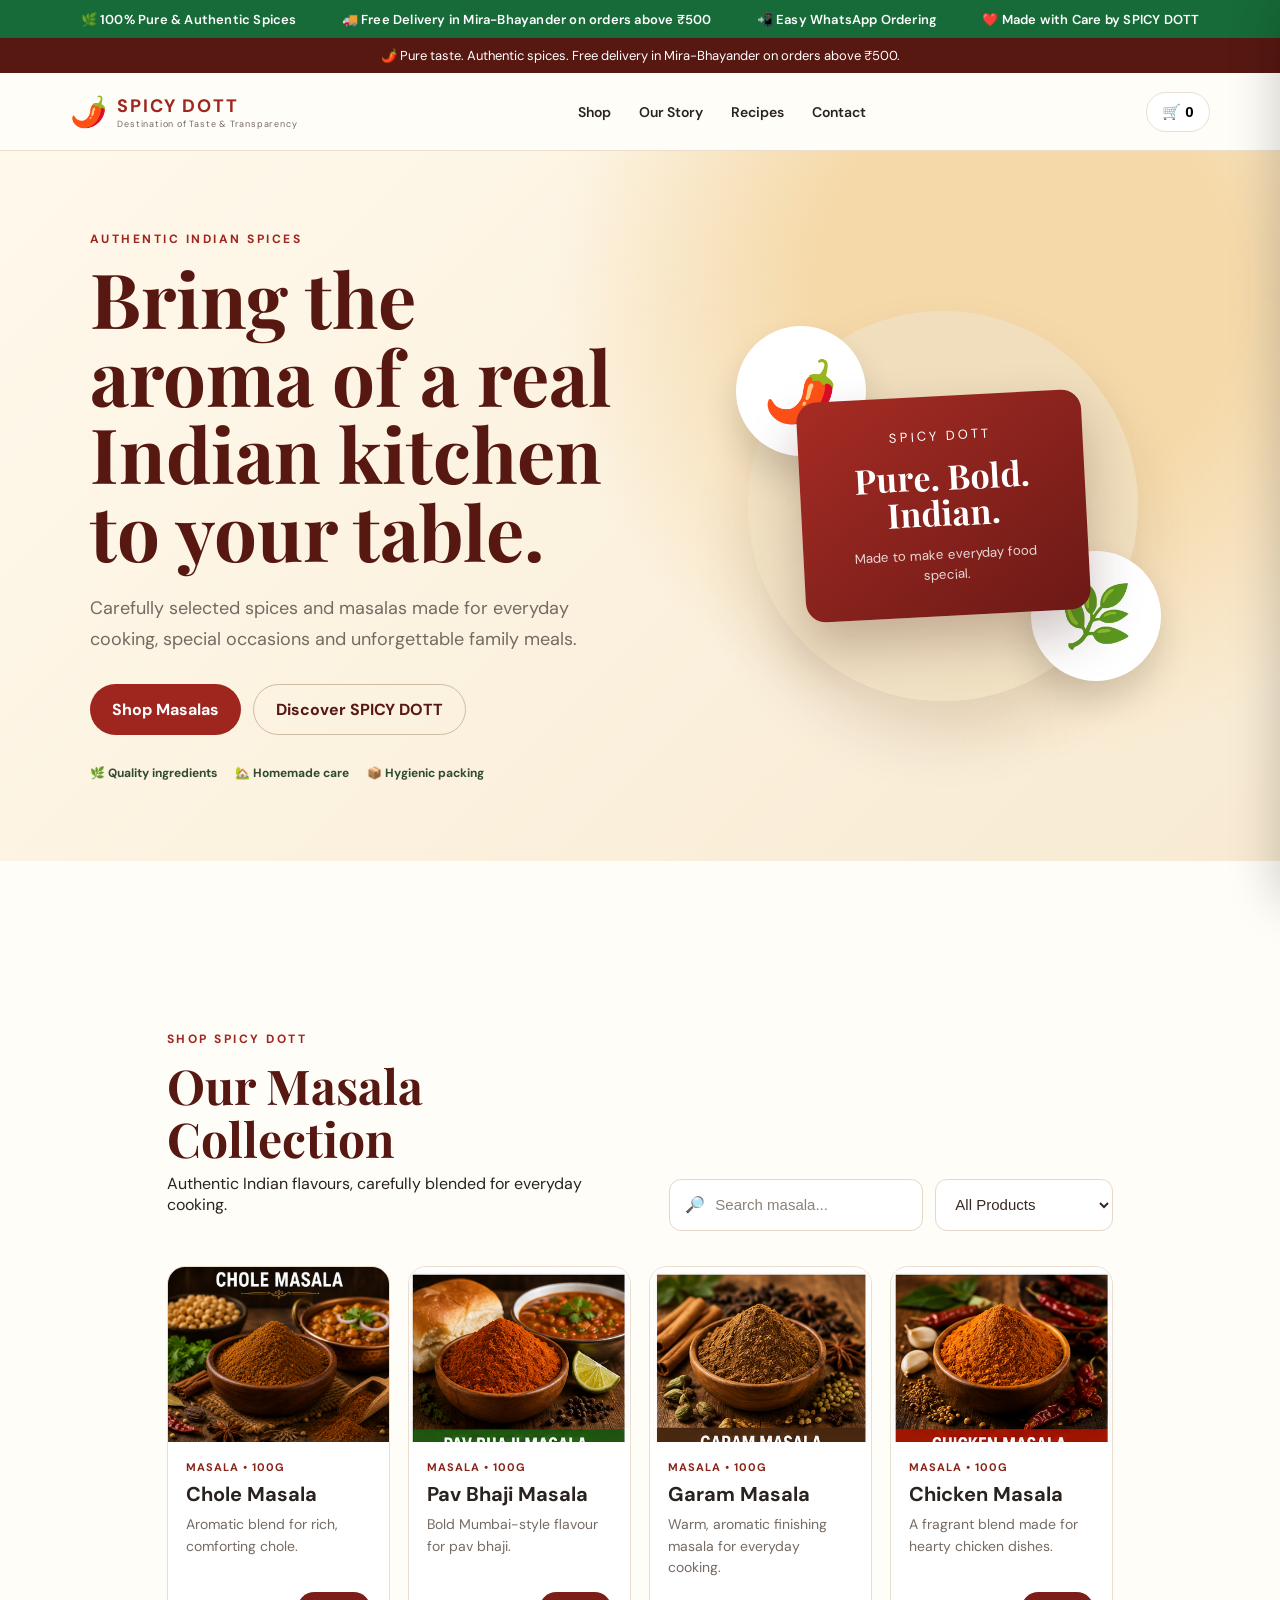
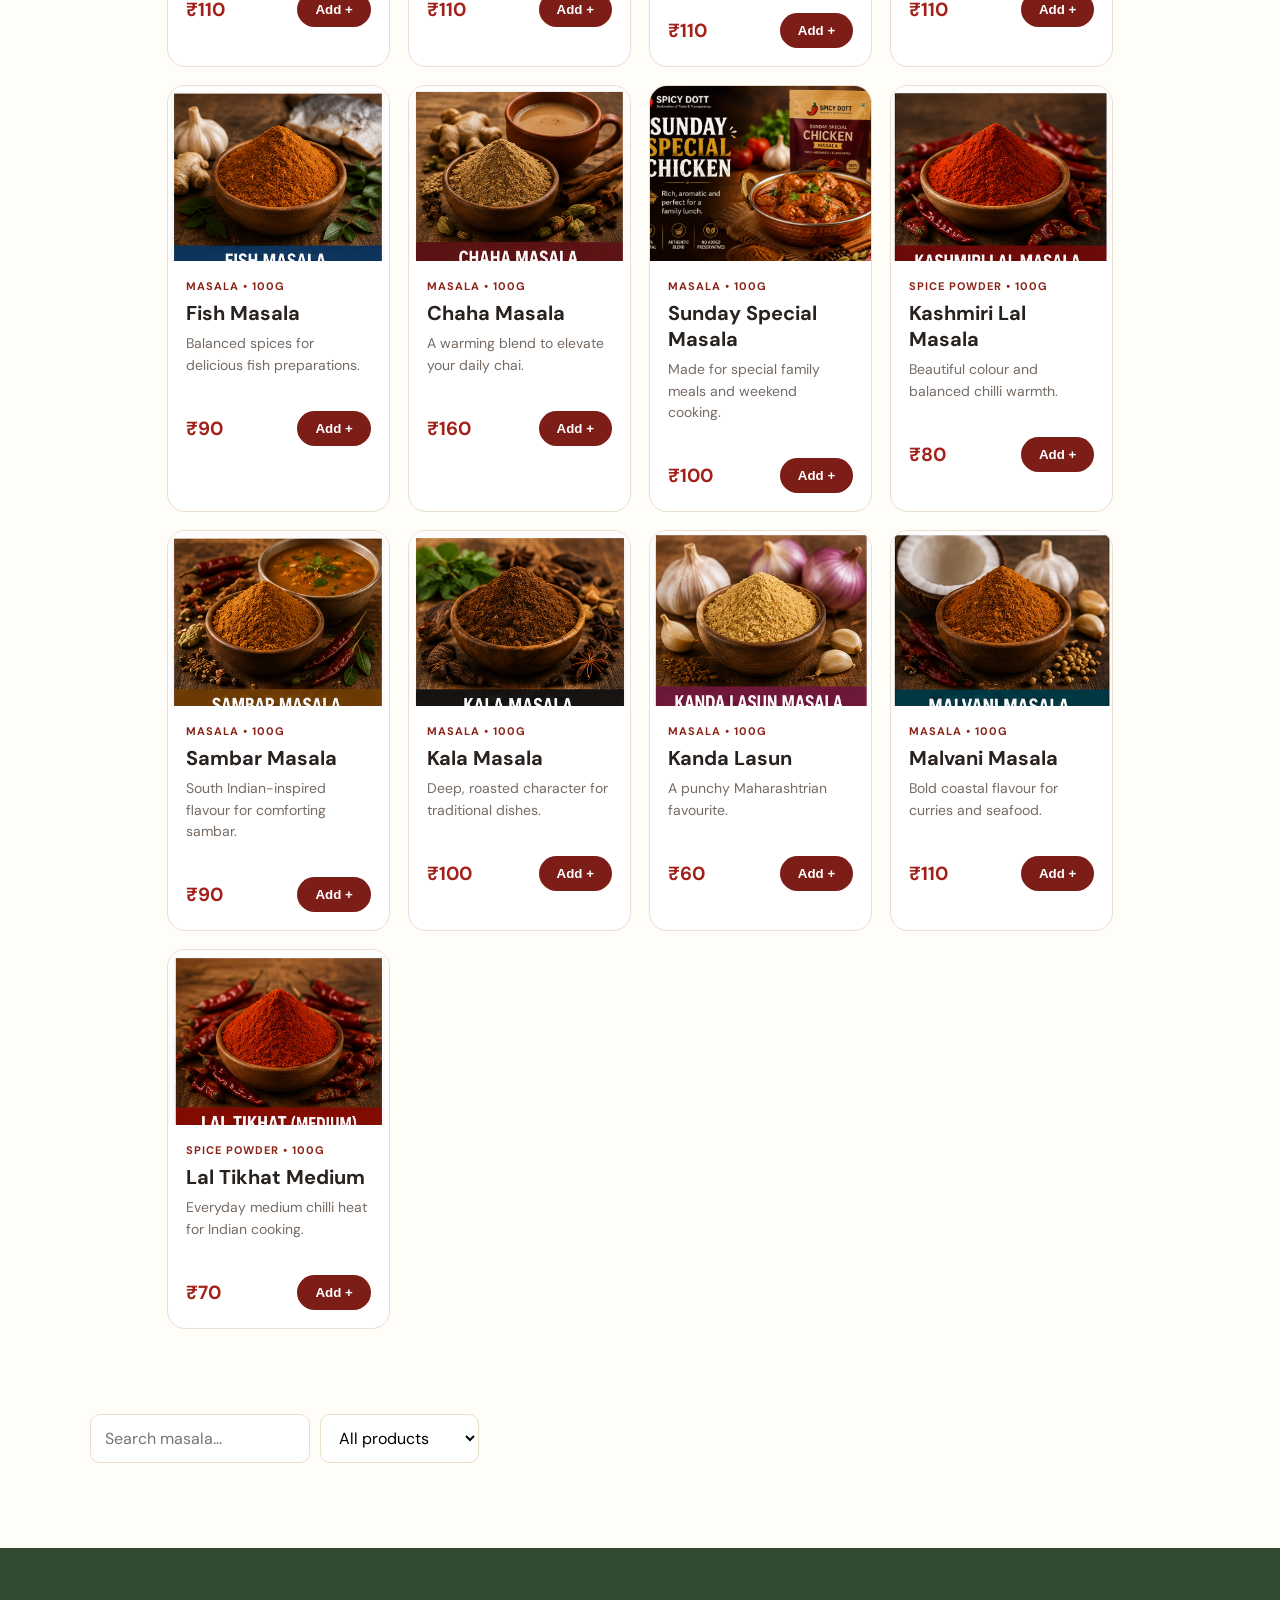
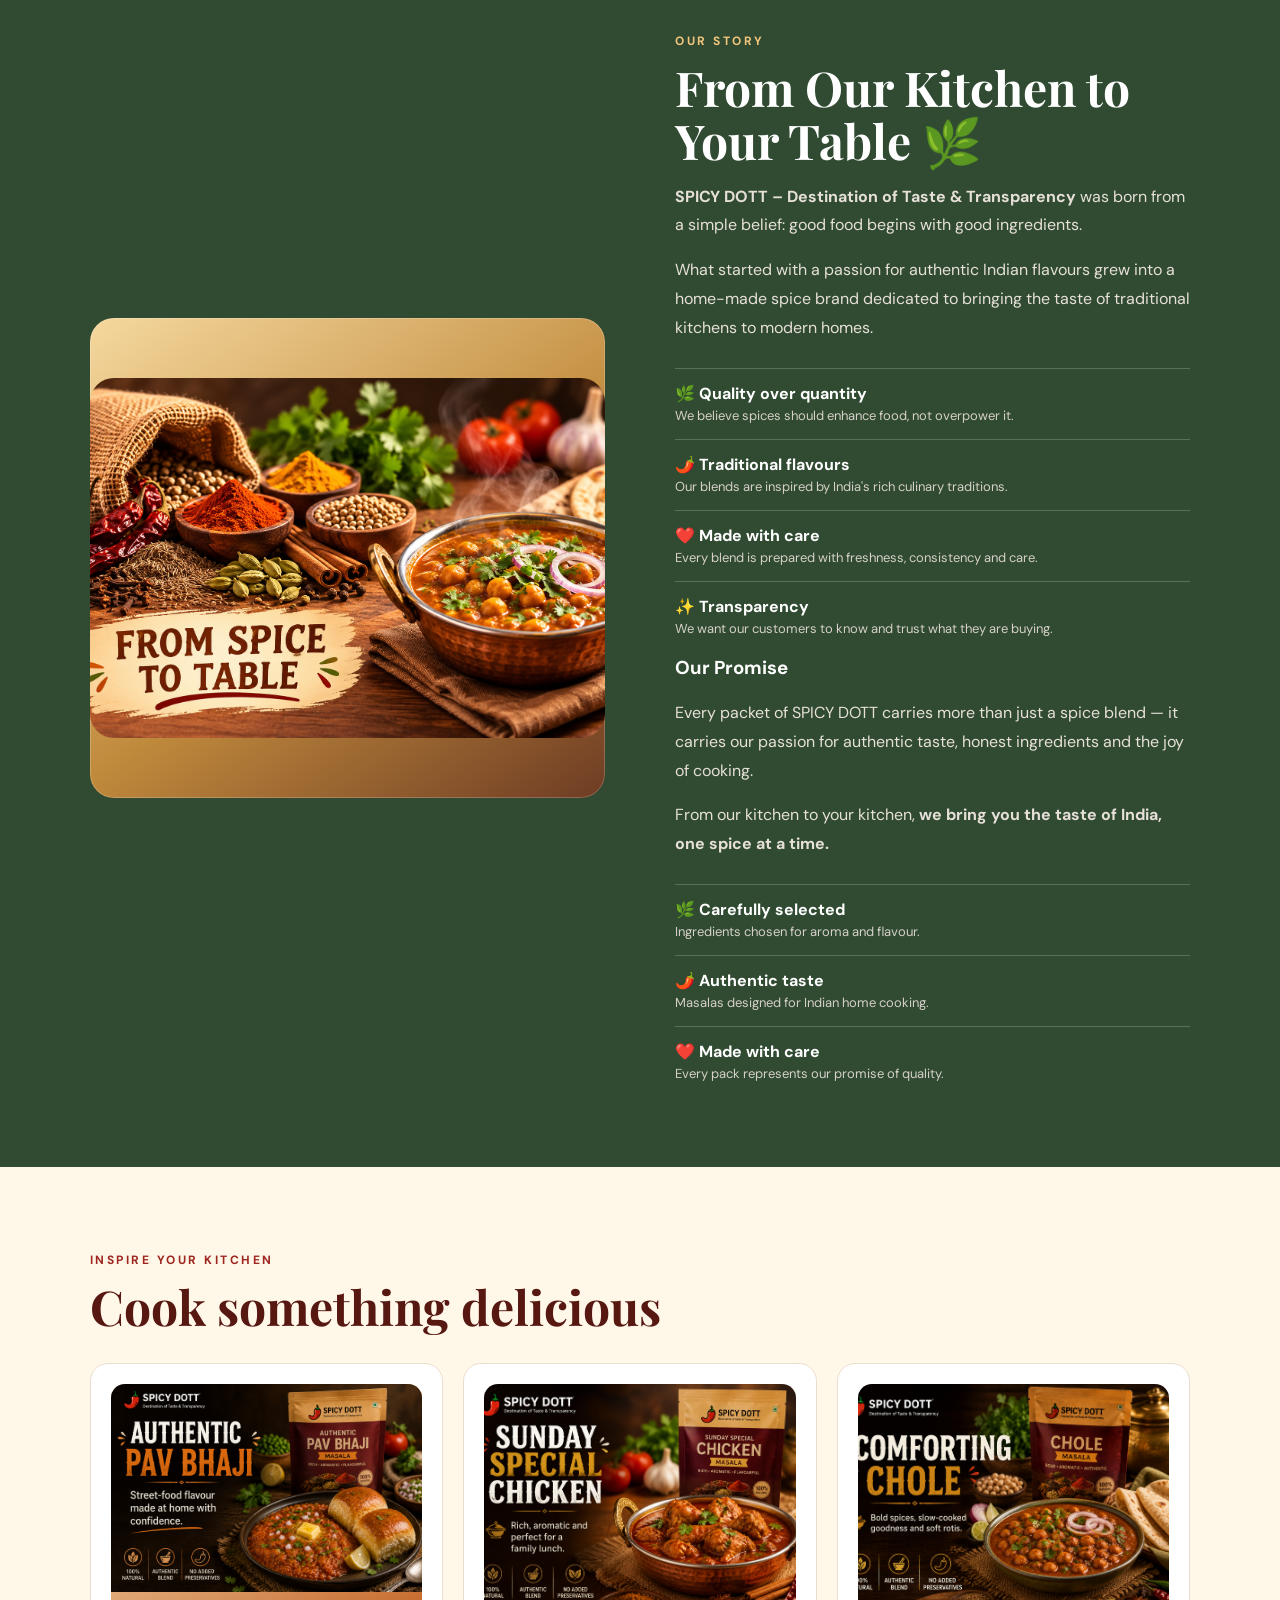
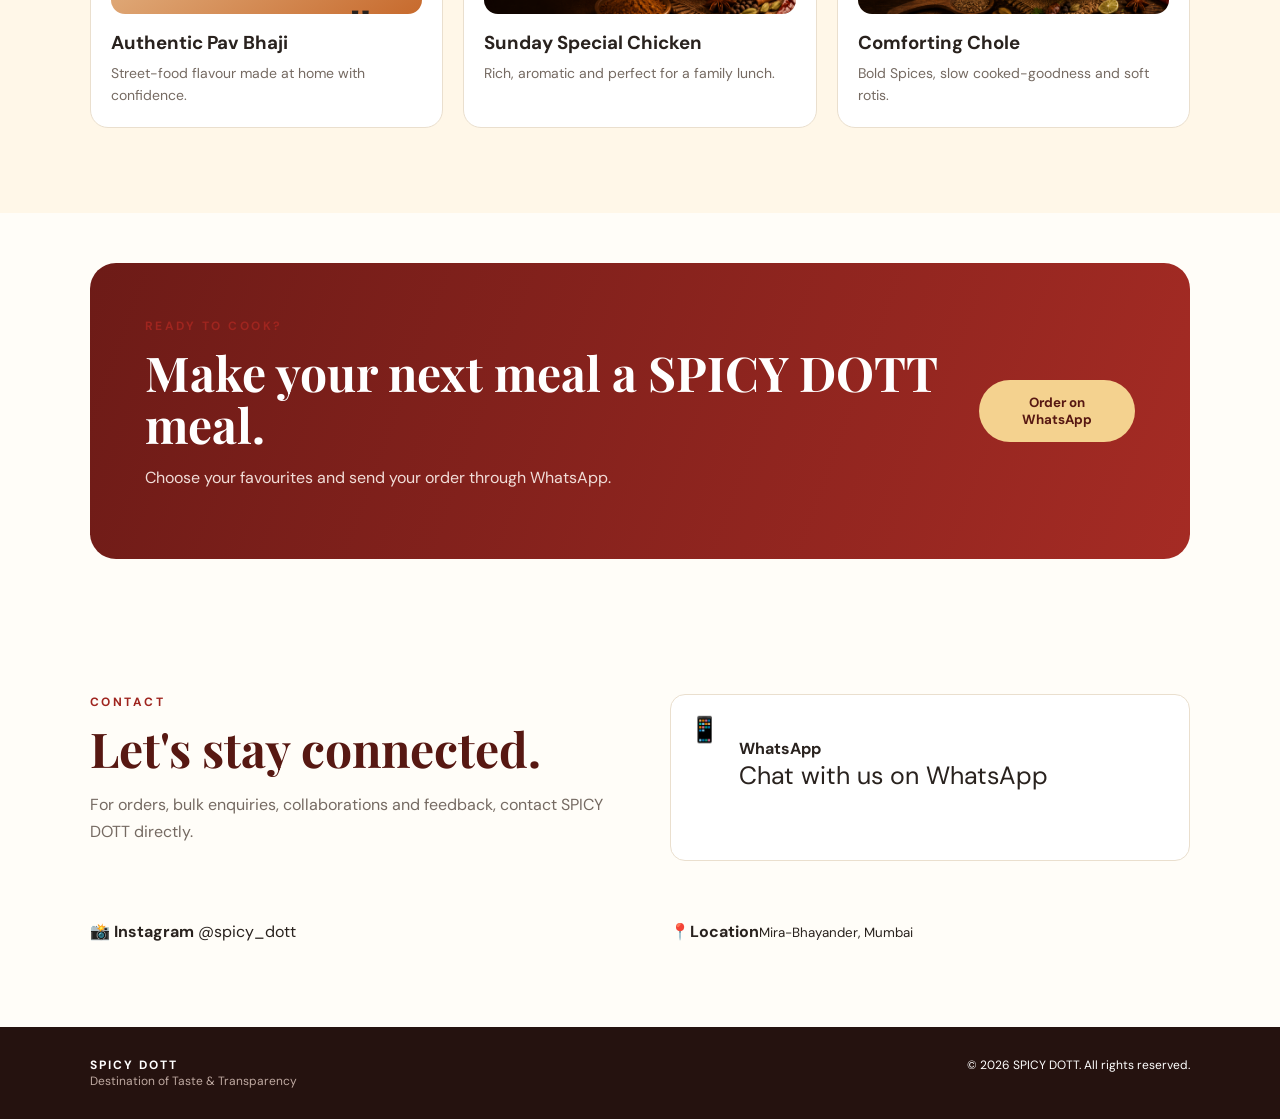
==== commit ea7853df: "Update index.html" ====
--- a/index.html
+++ b/index.html
@@ -214,7 +214,17 @@
     </span>
   </div>
 </div>
-        <div><span>📸</span><b>Instagram</b><small>@spicy_dott</small></div>
+        <div>
+  <span>📸</span>
+  <b>Instagram</b>
+  <a
+    href="https://www.instagram.com/spicy_dott/"
+    target="_blank"
+    rel="noopener noreferrer"
+  >
+    @spicy_dott
+  </a>
+</div>
         <div><span>📍</span><b>Location</b><small>Mira-Bhayander, Mumbai</small></div>
       </div>
     </section>
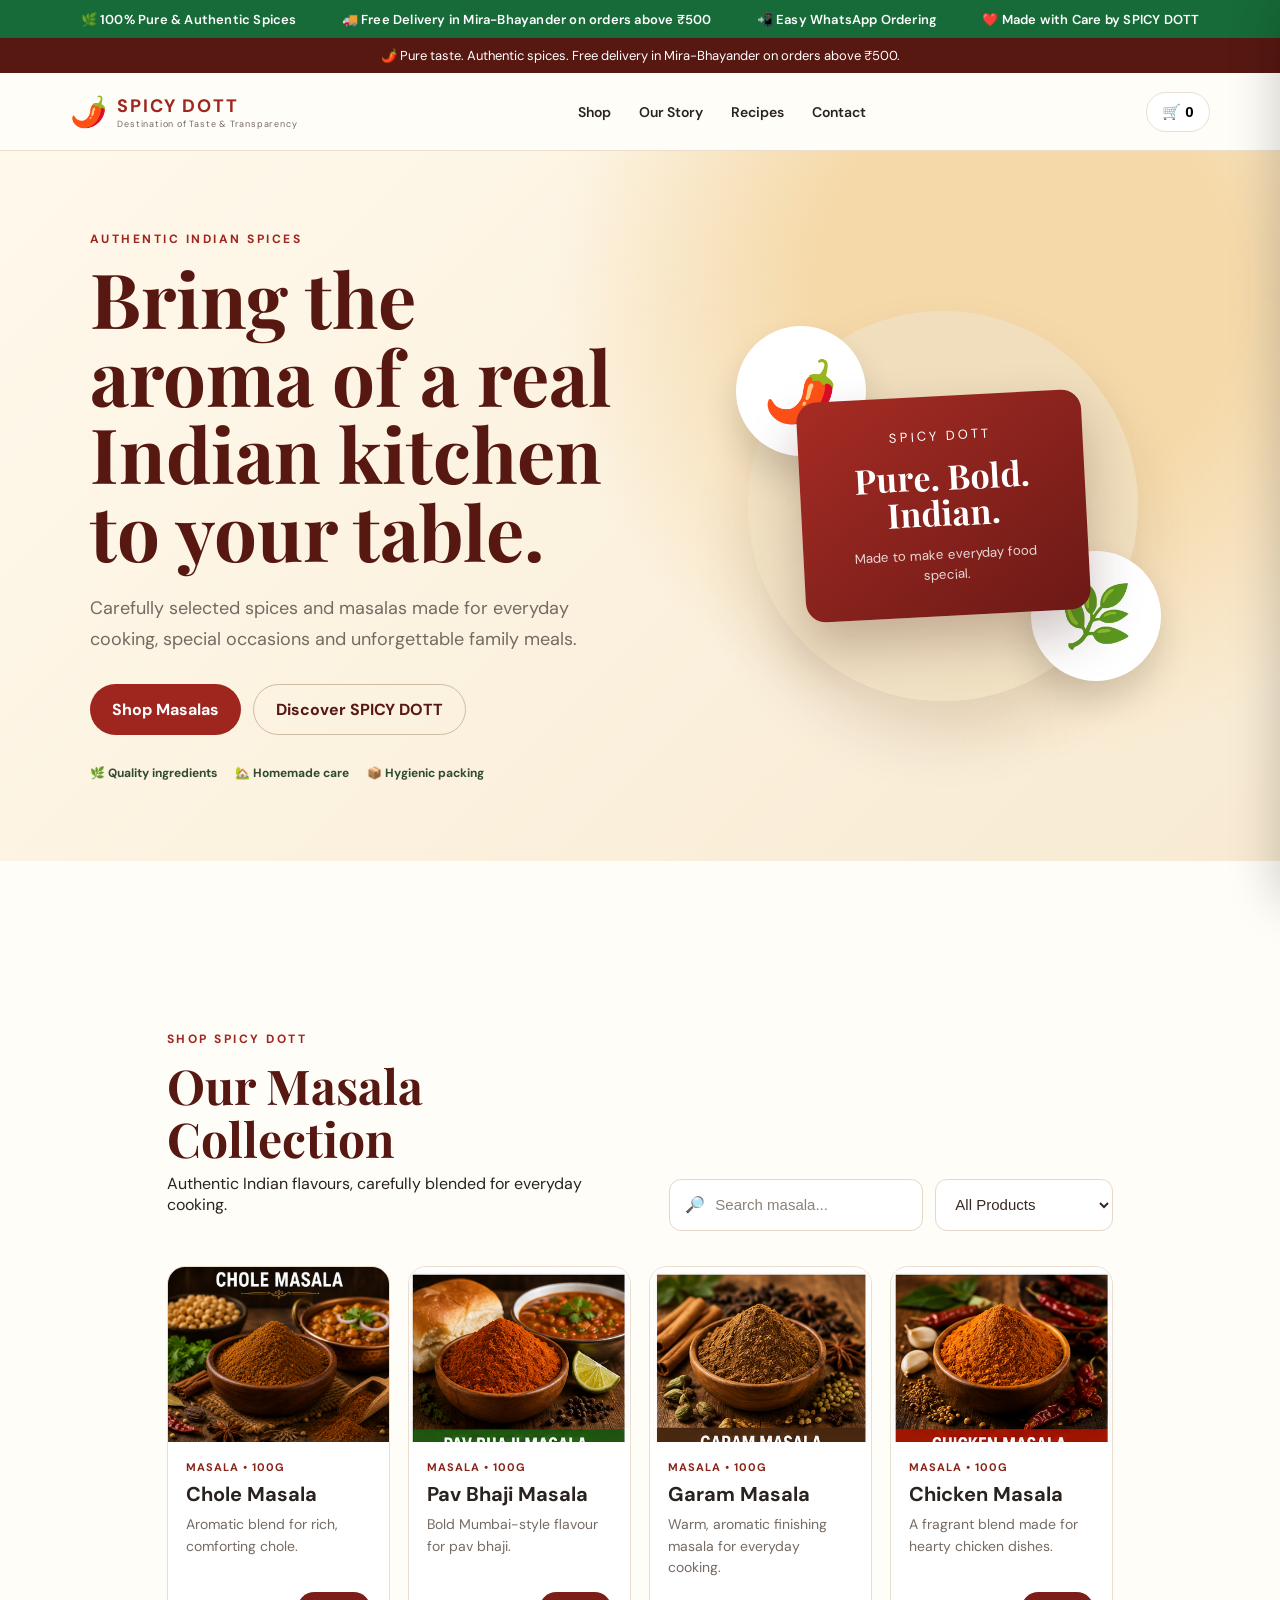
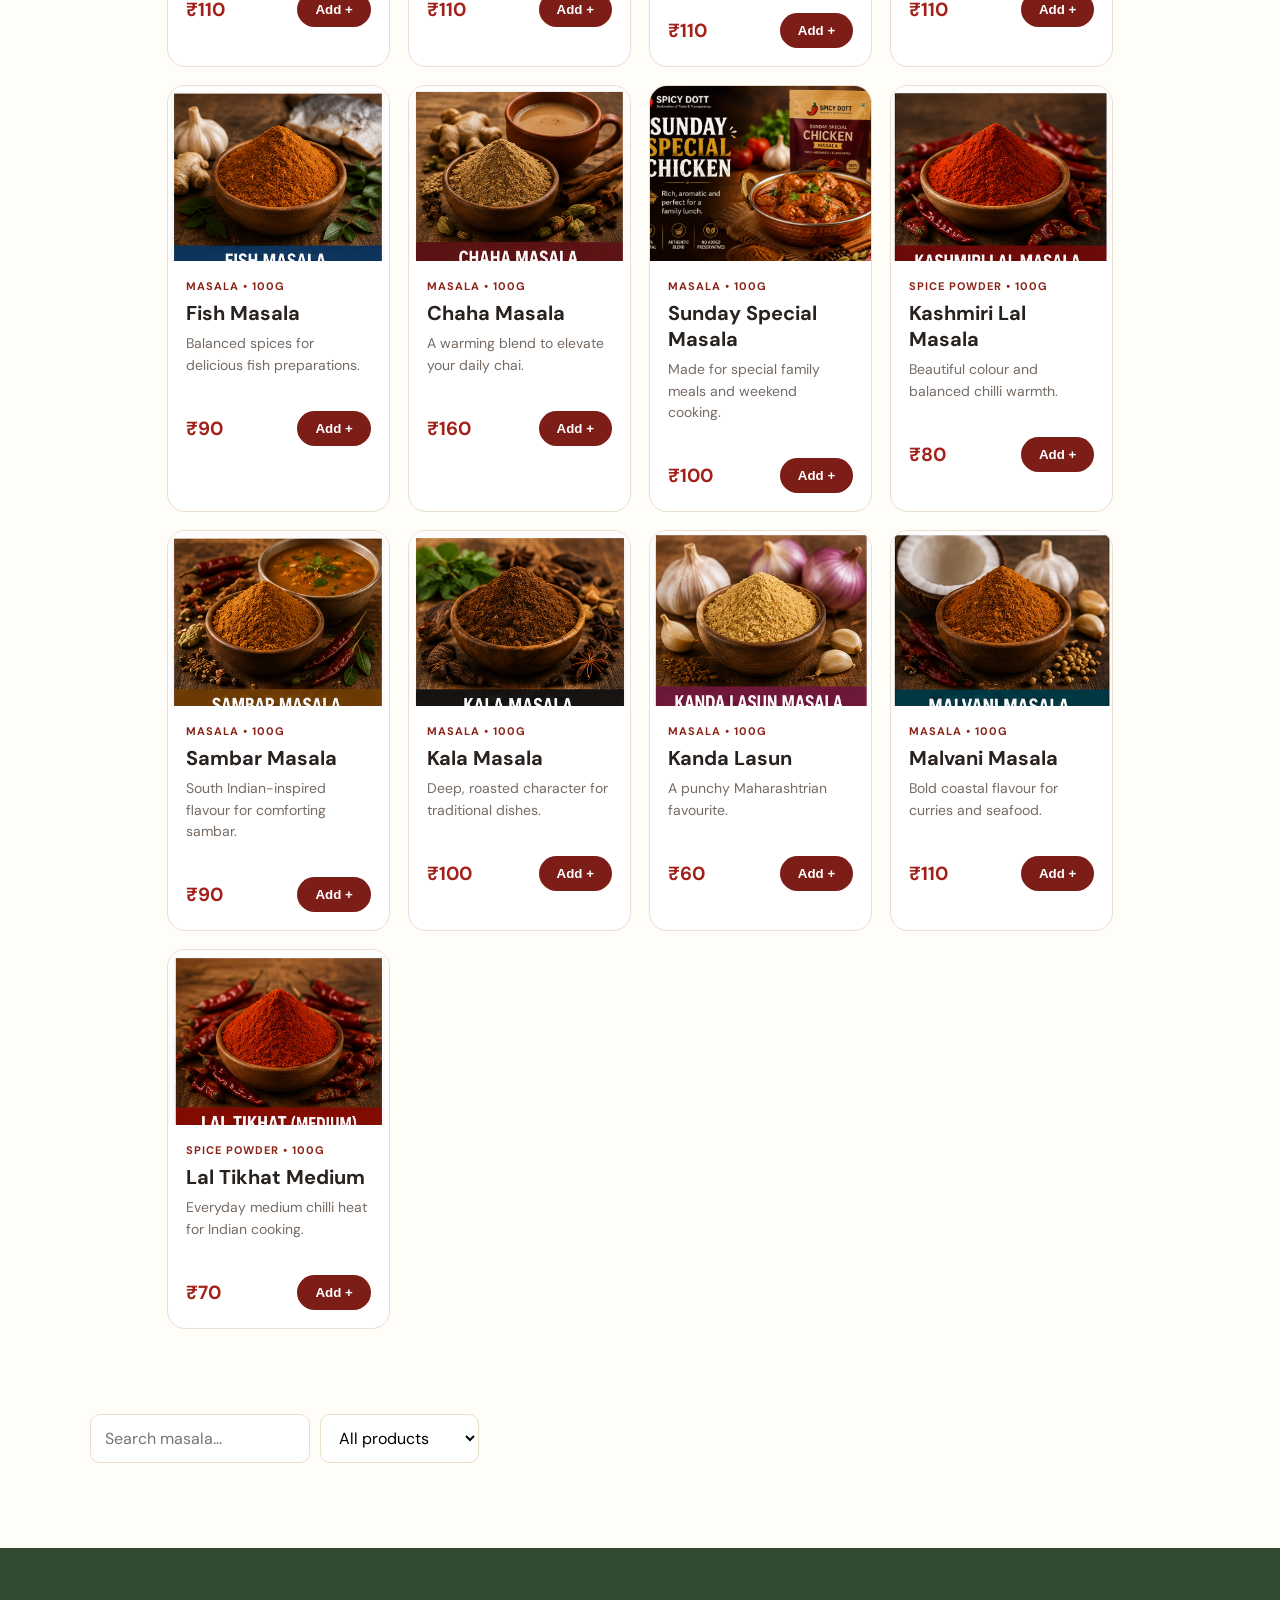
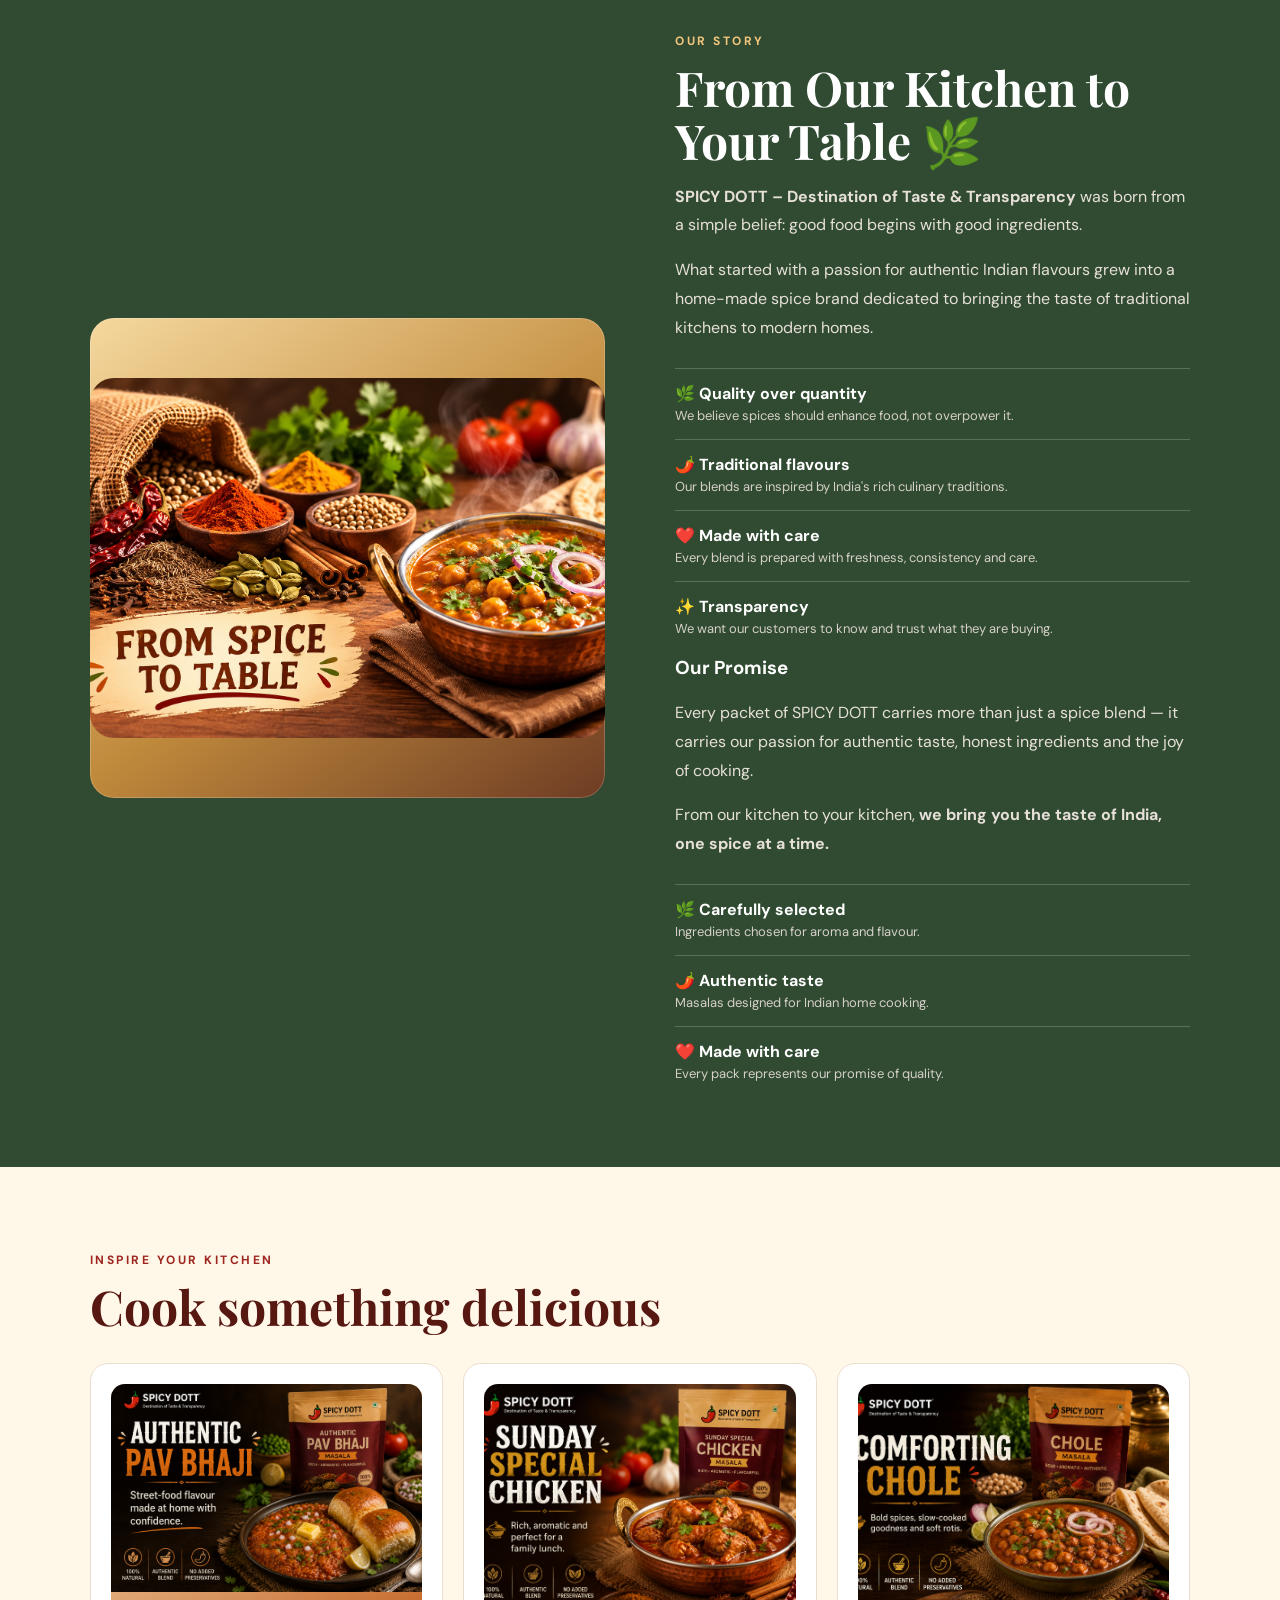
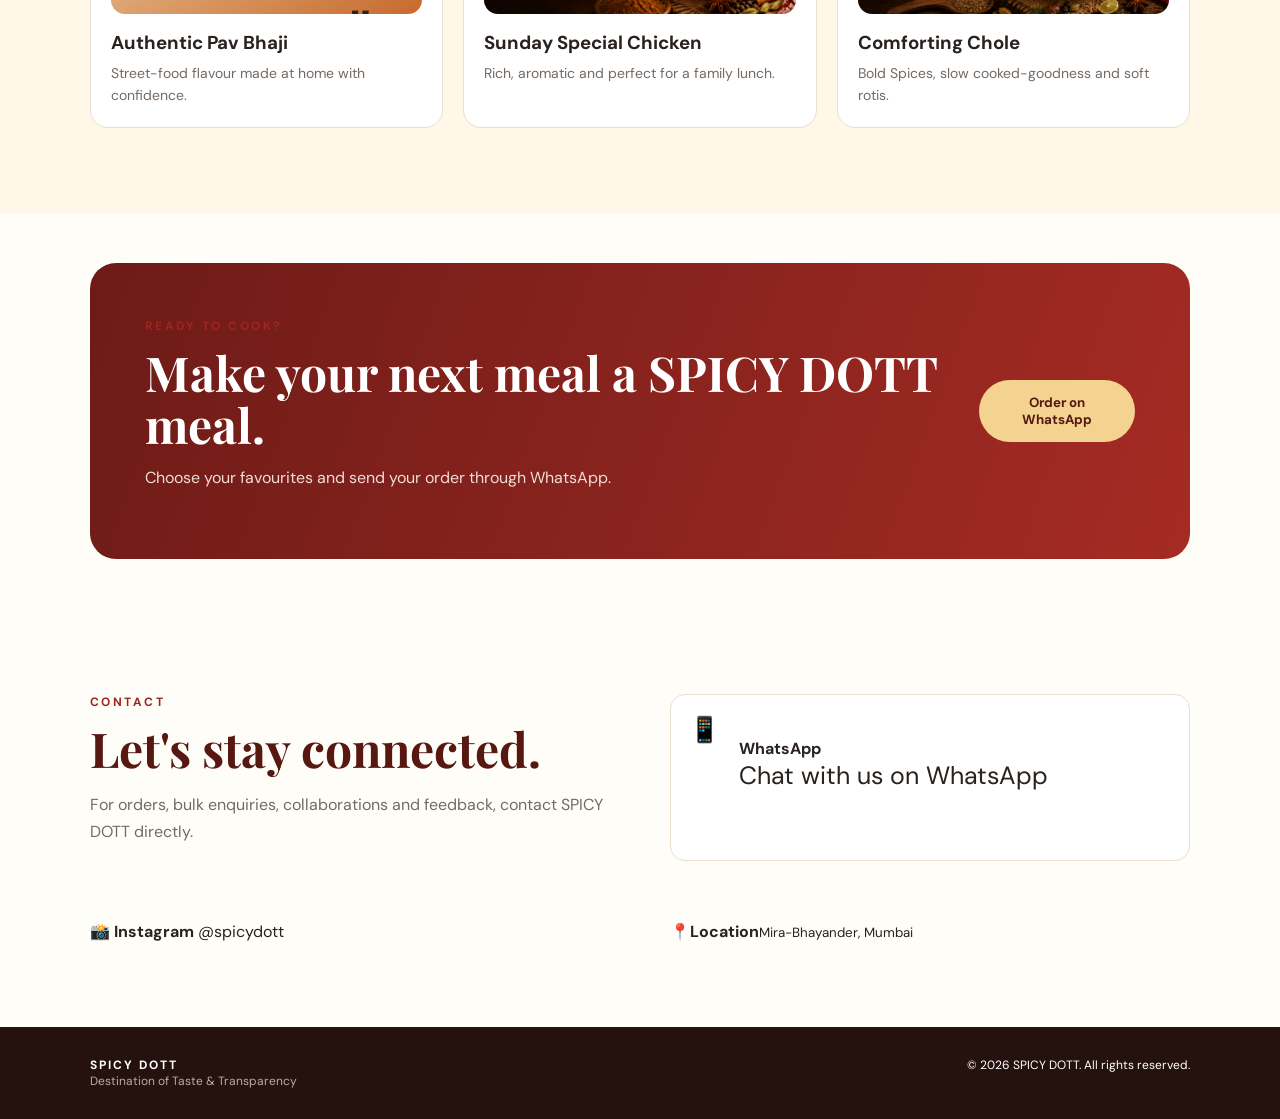
==== commit c338880e: "Fix Instagram handle in index.html" ====
--- a/index.html
+++ b/index.html
@@ -218,11 +218,11 @@
   <span>📸</span>
   <b>Instagram</b>
   <a
-    href="https://www.instagram.com/spicy_dott/"
+    href="https://www.instagram.com/spicydott/"
     target="_blank"
     rel="noopener noreferrer"
   >
-    @spicy_dott
+    @spicydott
   </a>
 </div>
         <div><span>📍</span><b>Location</b><small>Mira-Bhayander, Mumbai</small></div>
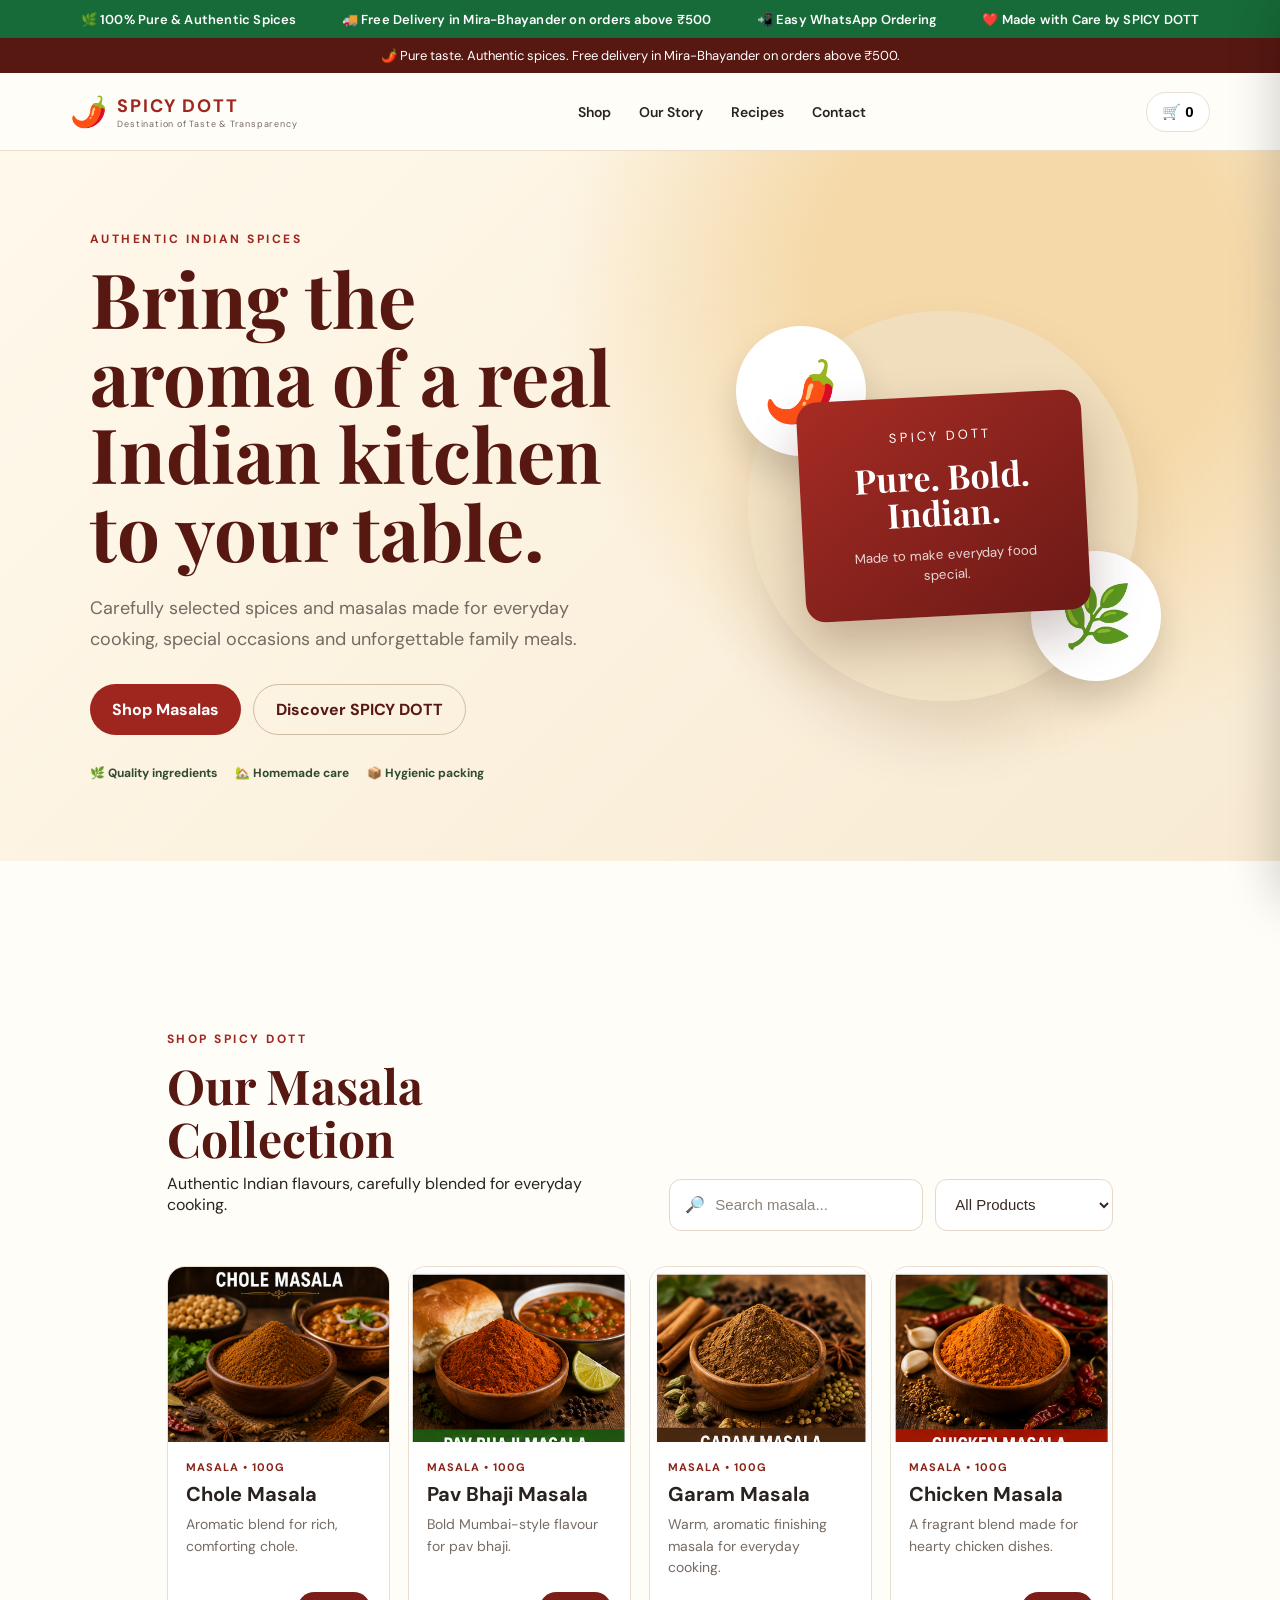
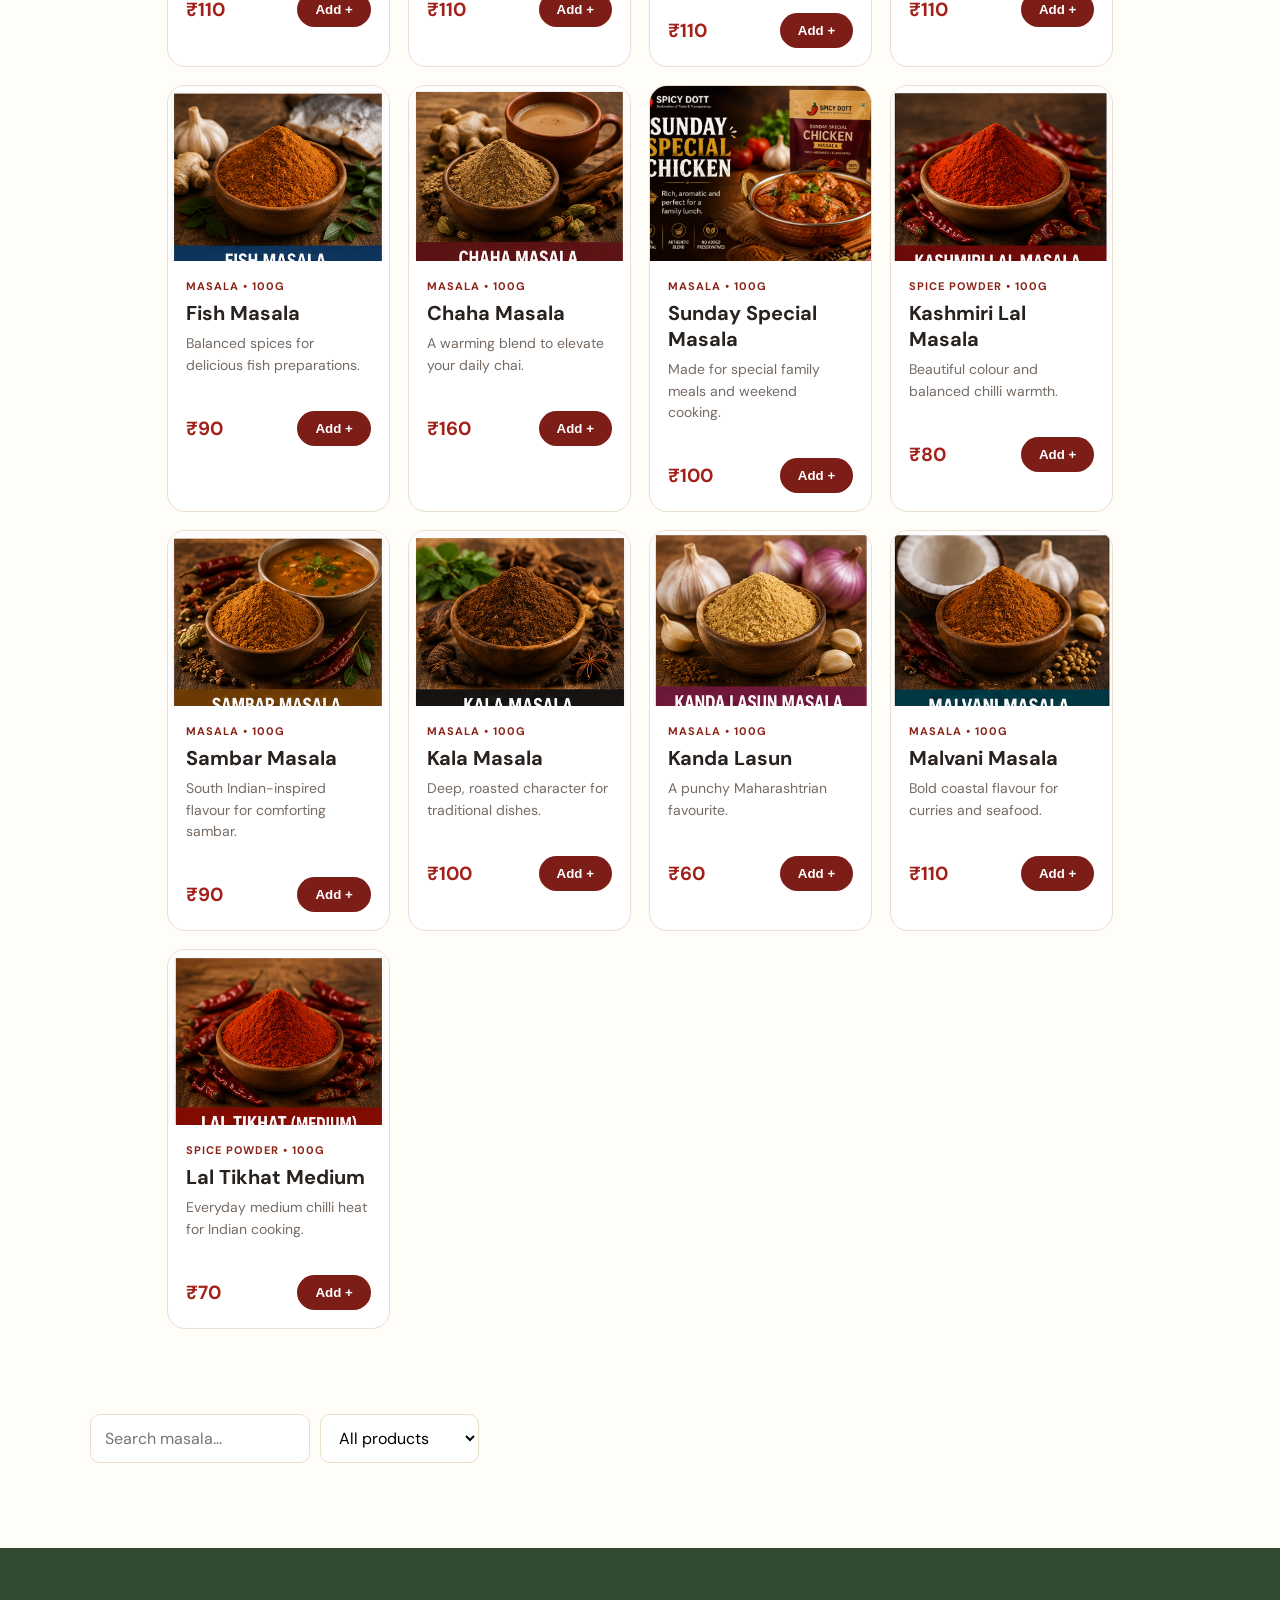
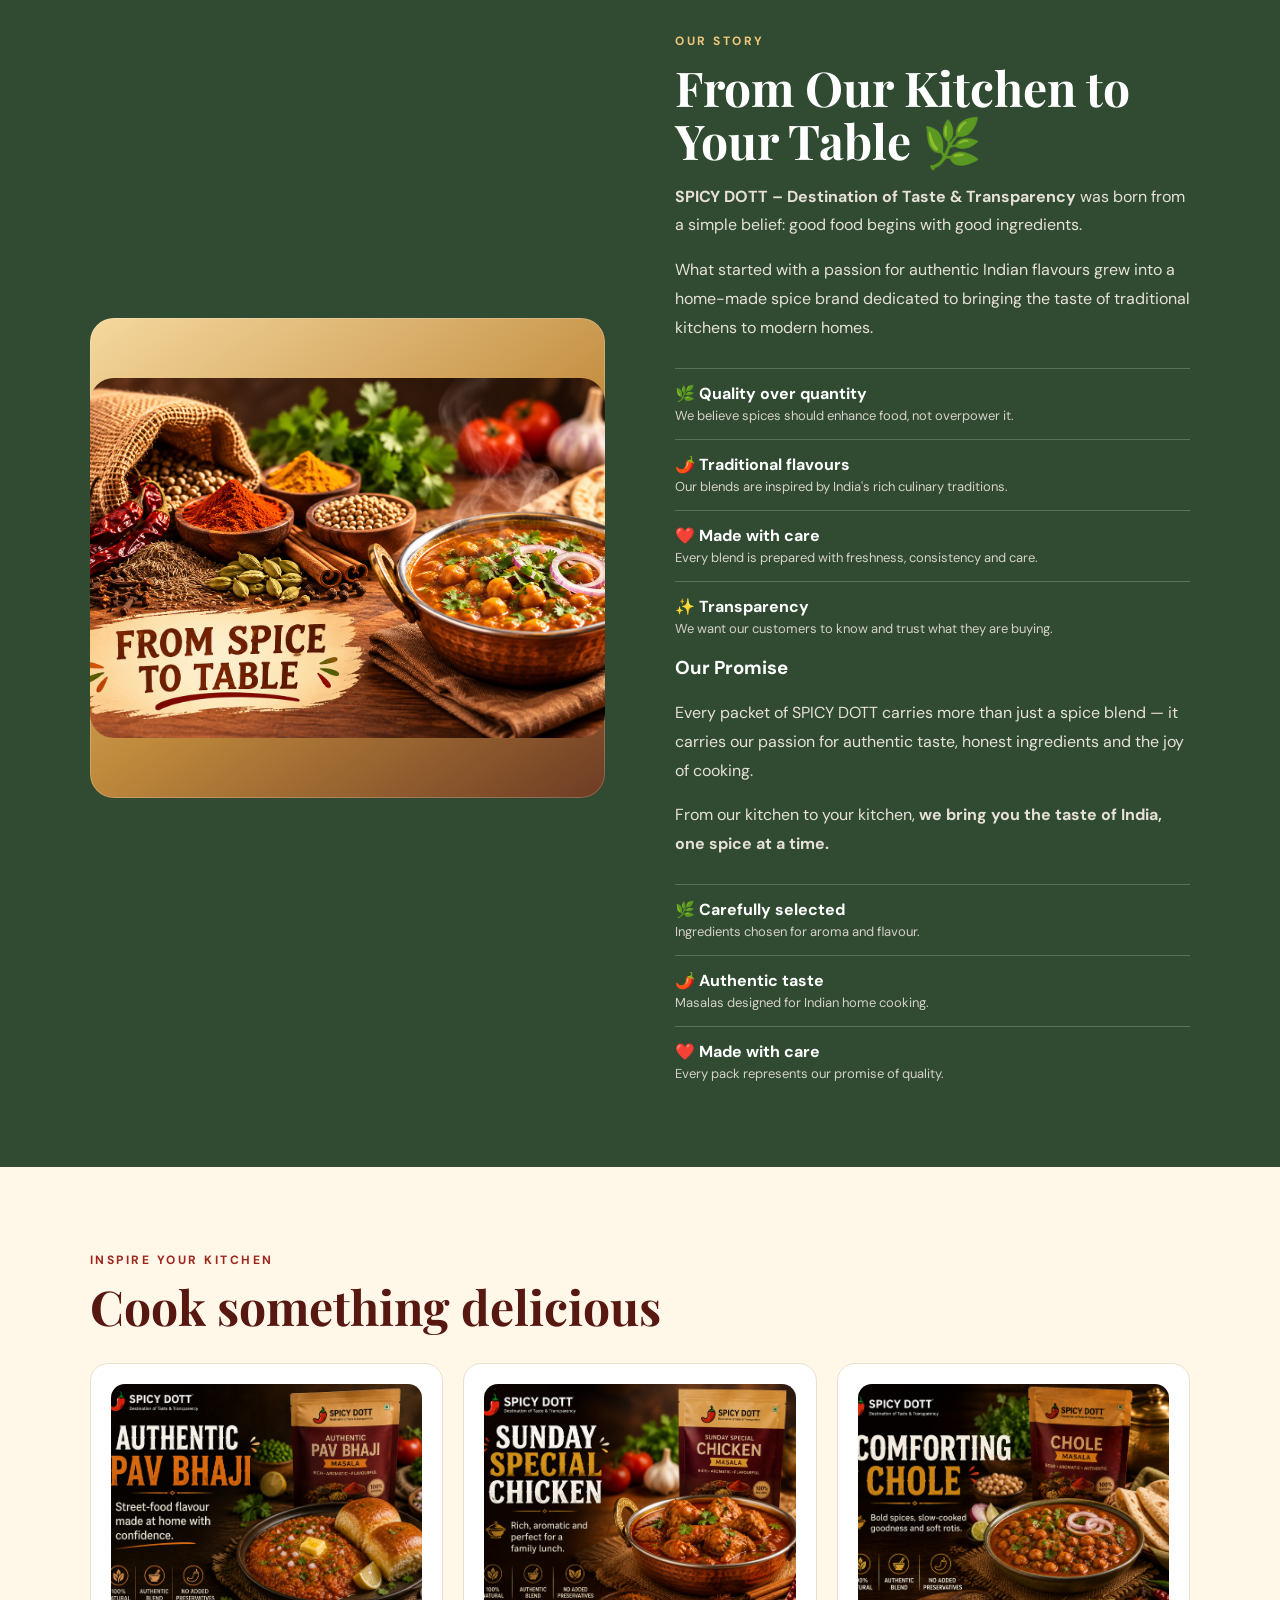
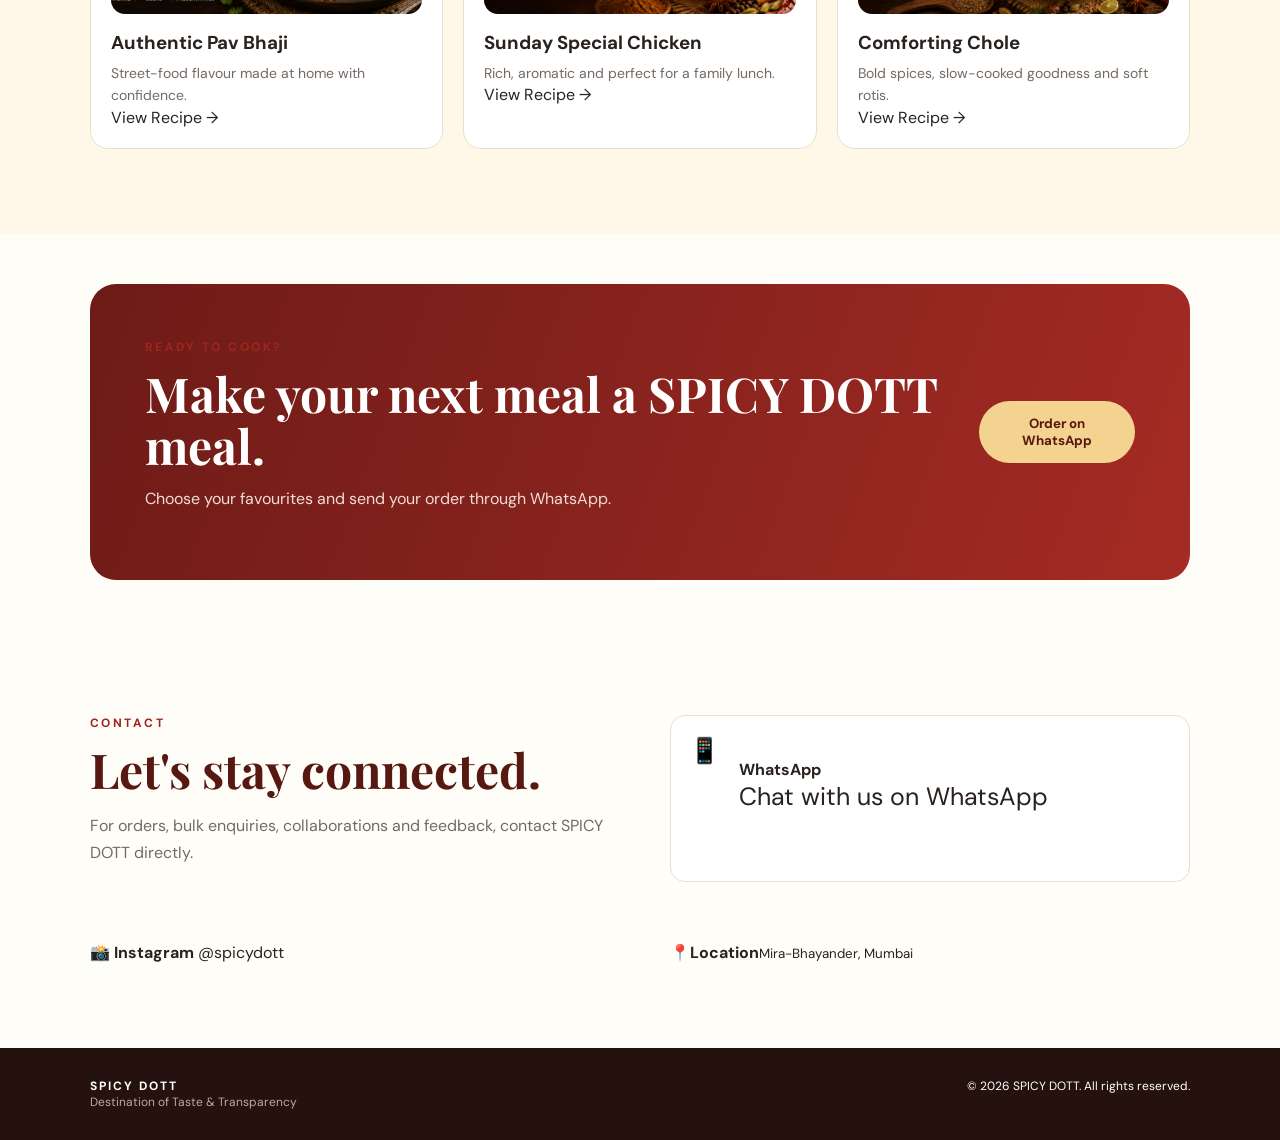
==== commit ecba7f28: "Update index.html" ====
--- a/index.html
+++ b/index.html
@@ -182,9 +182,44 @@
         </div>
       </div>
       <div class="recipe-grid">
-        <article class="recipe-card"><div class="recipe-art"><img src="pav-bhaji.png" alt="Pav Bhaji made with SPICY DOTT Pav Bhaji Masala">Masala"></div><h3>Authentic Pav Bhaji</h3><p>Street-food flavour made at home with confidence.</p></article>
-        <article class="recipe-card"><div class="recipe-art"><img src="sunday-special-chicken.png" alt="Sunday Special Chicken made with SPICY DOTT Chicken Masala"></div><h3>Sunday Special Chicken</h3><p>Rich, aromatic and perfect for a family lunch.</p></article>
-        <article class="recipe-card"><div class="recipe-art"><img src="comforting-chole.png" alt="Comforting Chole made with SPICY DOTT Chole Masala"></div><h3>Comforting Chole</h3><p>Bold Spices, slow cooked-goodness and soft rotis.</p></article>
+
+  <a class="recipe-card" href="recipes/pav-bhaji.html">
+    <div class="recipe-art">
+      <img
+        src="pav-bhaji.png"
+        alt="Authentic Pav Bhaji made with SPICY DOTT Pav Bhaji Masala"
+      >
+    </div>
+    <h3>Authentic Pav Bhaji</h3>
+    <p>Street-food flavour made at home with confidence.</p>
+    <span class="recipe-link">View Recipe →</span>
+  </a>
+
+  <a class="recipe-card" href="recipes/sunday-special-chicken.html">
+    <div class="recipe-art">
+      <img
+        src="sunday-special-chicken.png"
+        alt="Sunday Special Chicken made with SPICY DOTT Sunday Special Masala"
+      >
+    </div>
+    <h3>Sunday Special Chicken</h3>
+    <p>Rich, aromatic and perfect for a family lunch.</p>
+    <span class="recipe-link">View Recipe →</span>
+  </a>
+
+  <a class="recipe-card" href="recipes/comforting-chole.html">
+    <div class="recipe-art">
+      <img
+        src="comforting-chole.png"
+        alt="Comforting Chole made with SPICY DOTT Chole Masala"
+      >
+    </div>
+    <h3>Comforting Chole</h3>
+    <p>Bold spices, slow-cooked goodness and soft rotis.</p>
+    <span class="recipe-link">View Recipe →</span>
+  </a>
+
+</div>
       </div>
     </section>
 
